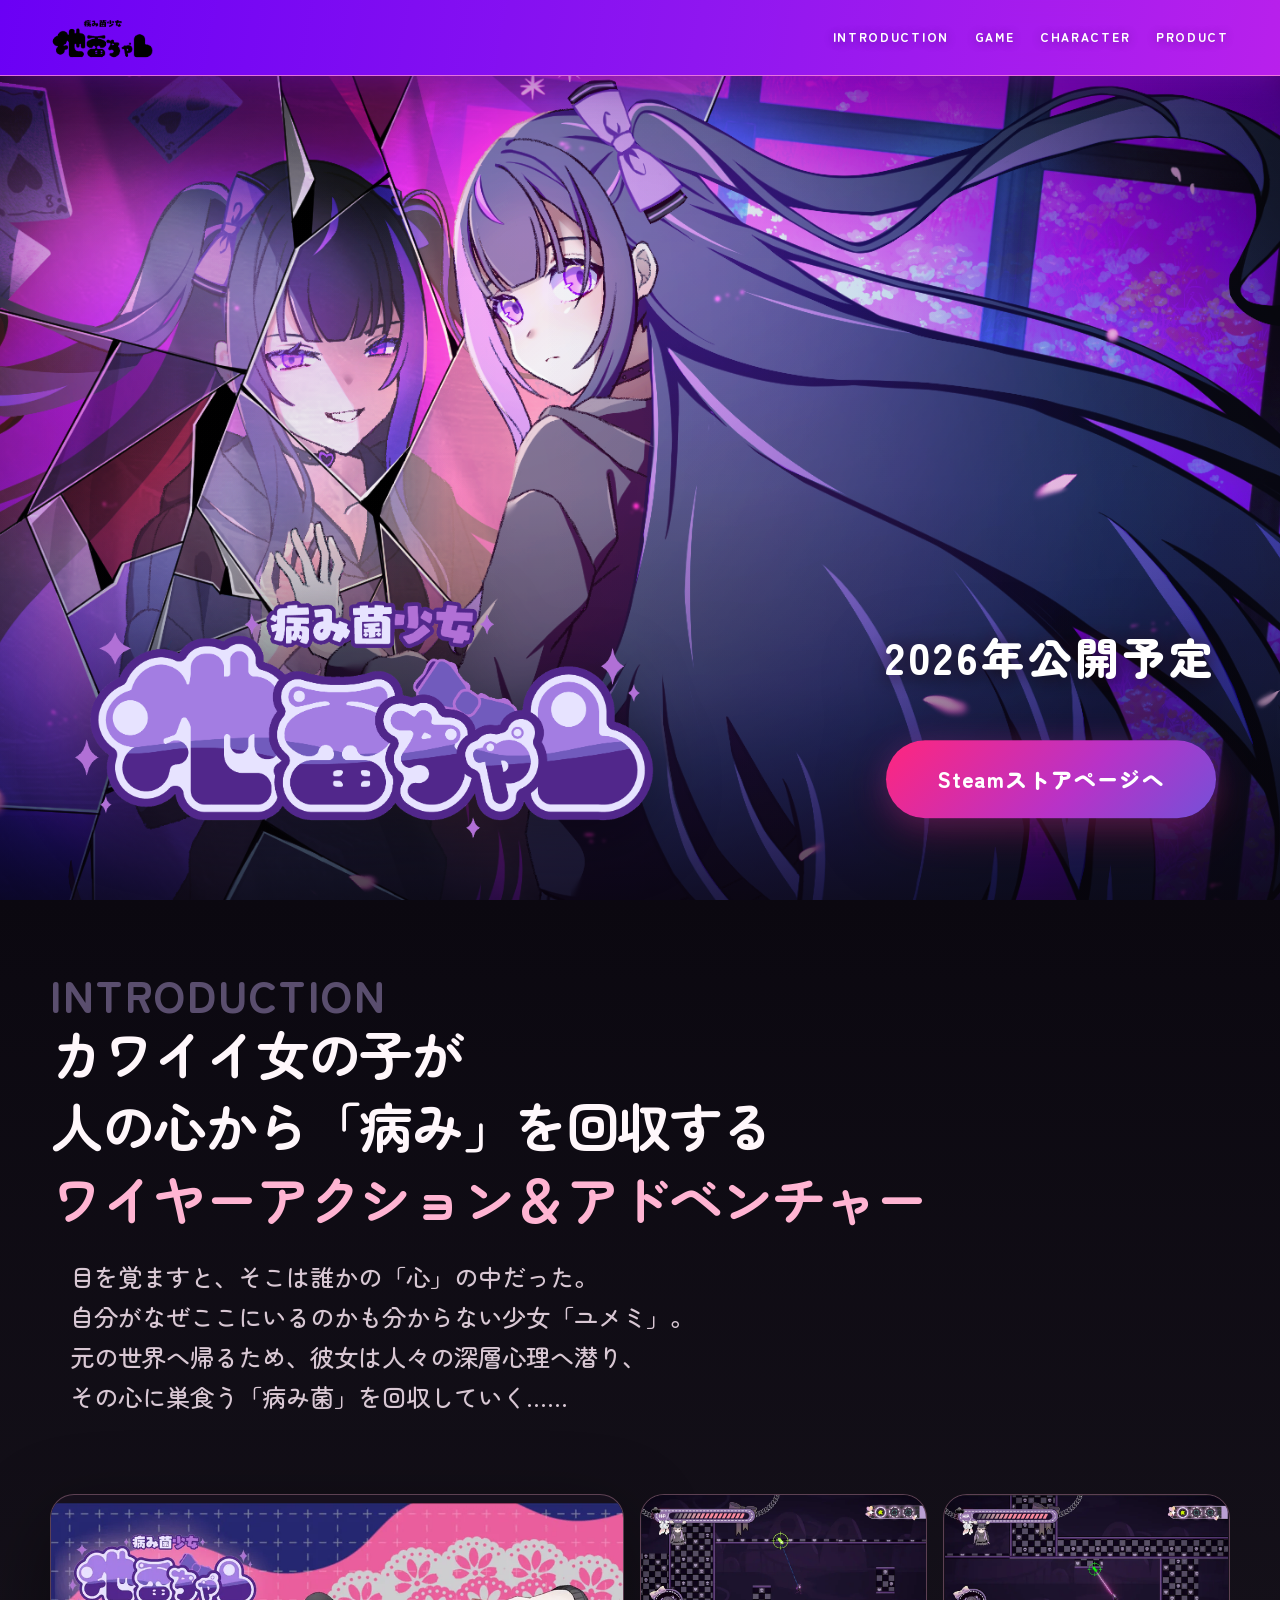
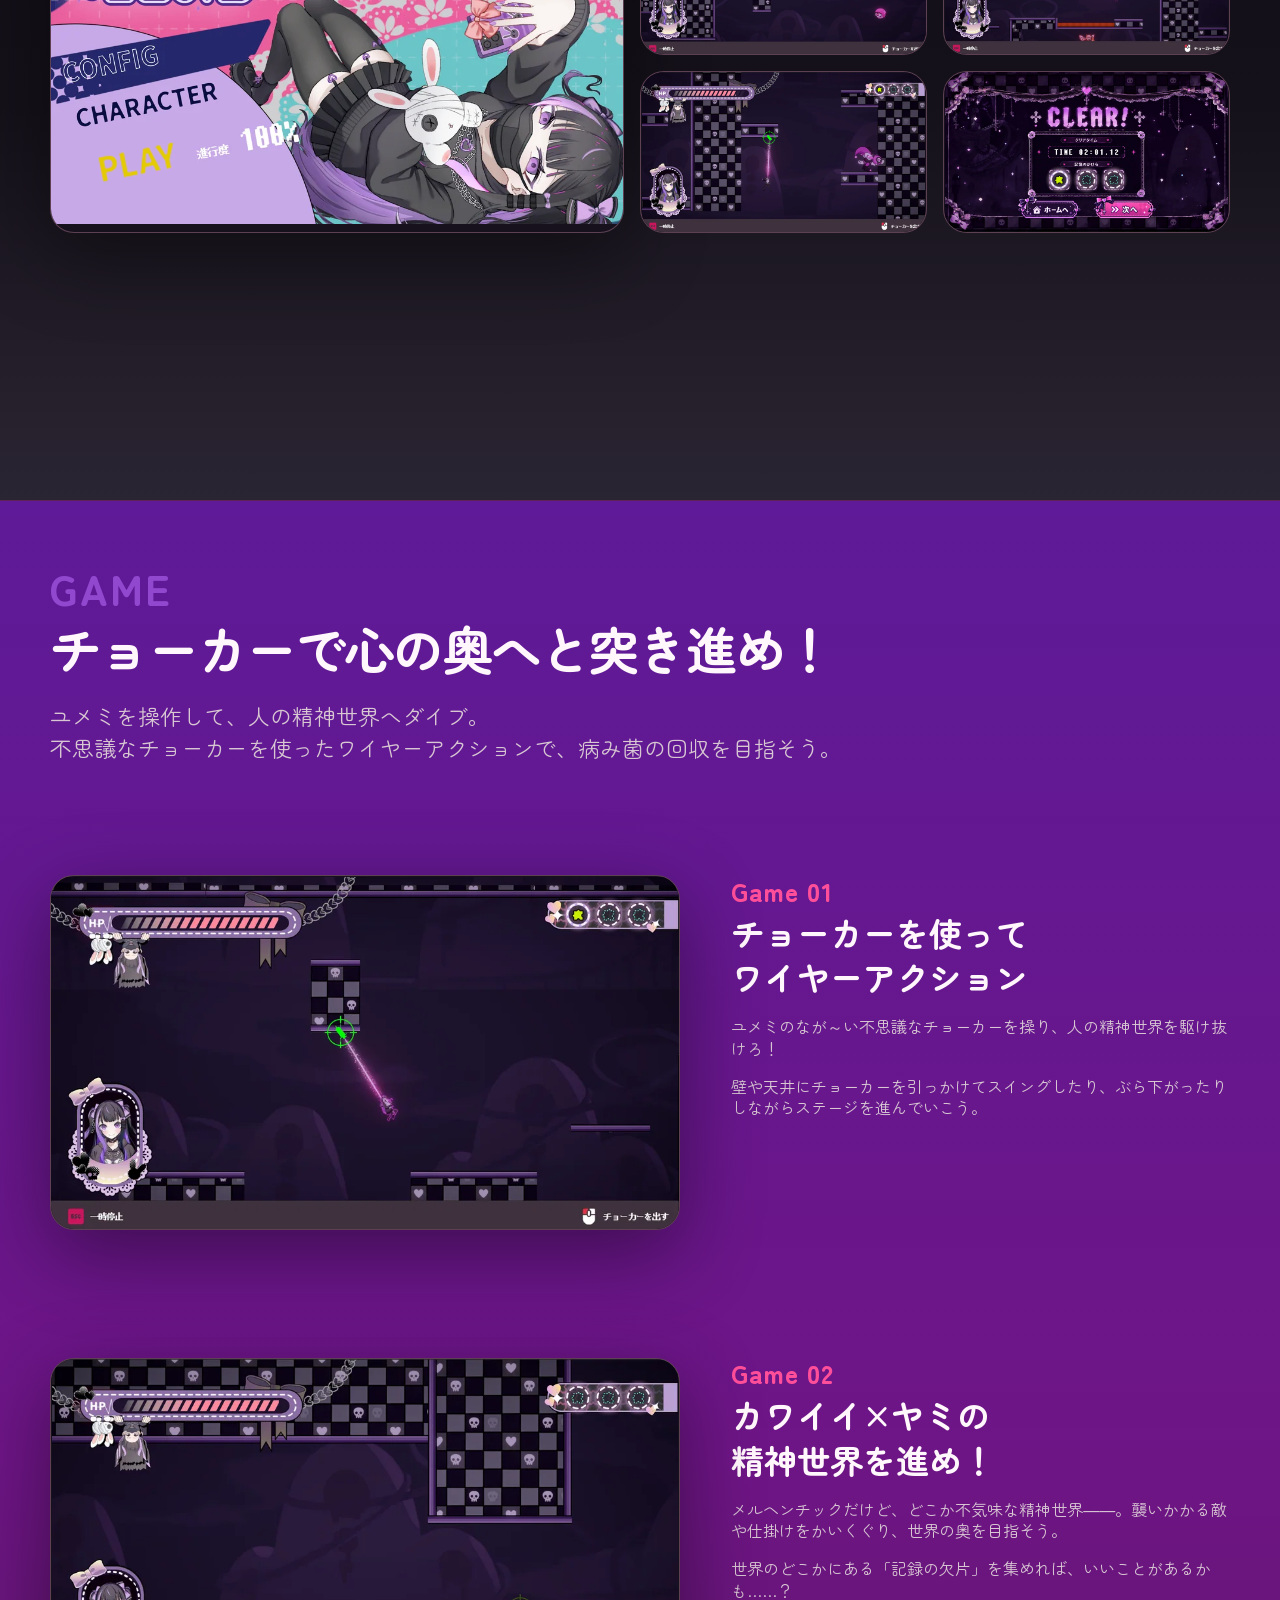
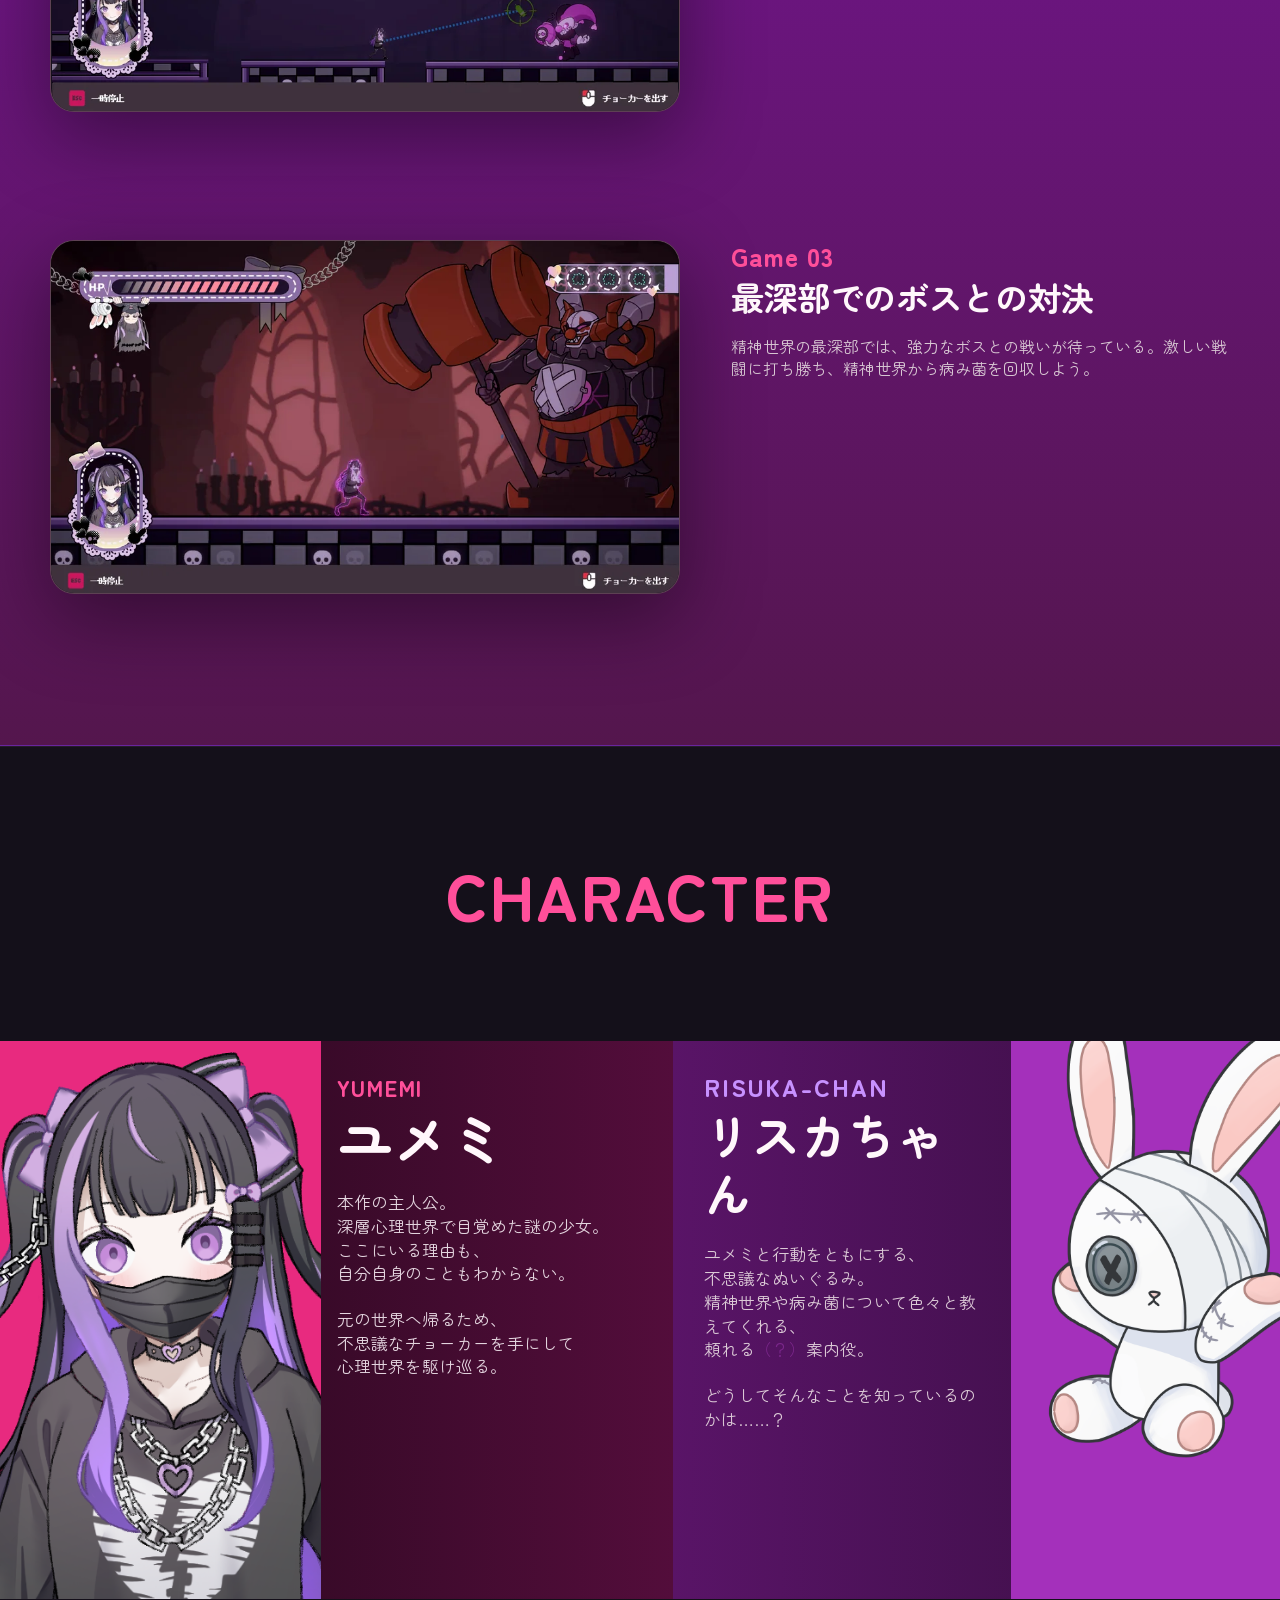
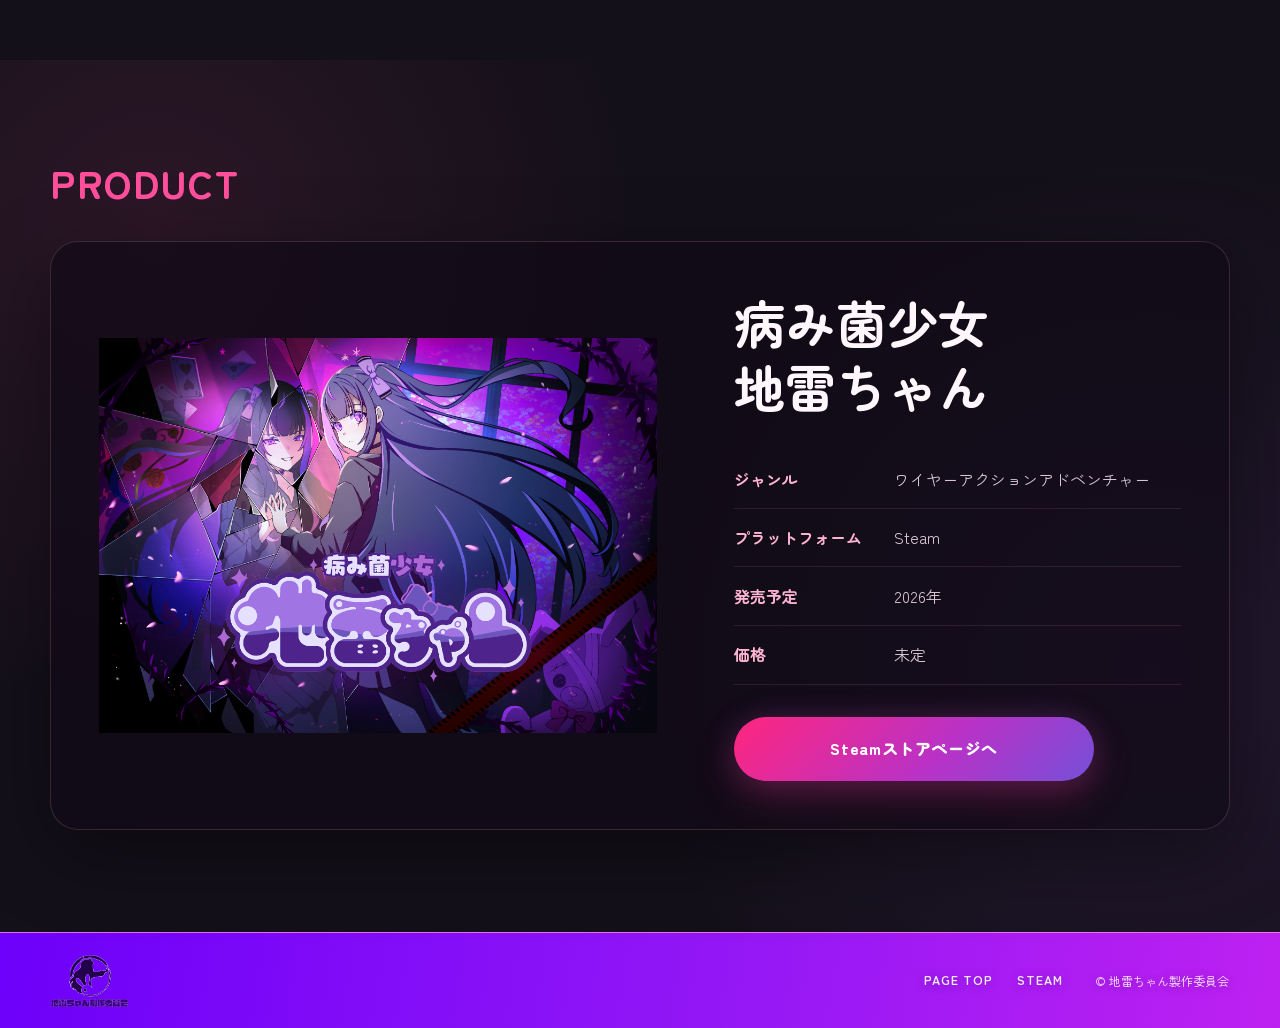
==== index.html @ 4320084f "更新" ====
<!doctype html>
<html lang="ja">
<head>
  <meta charset="utf-8">
  <meta name="viewport" content="width=device-width, initial-scale=1">
  <meta name="description" content="『病み菌少女地雷ちゃん』公式サイト。カワイイ×ヤミの精神世界を駆けるワイヤーアクションアドベンチャー。">
  <title>病み菌少女地雷ちゃん | 公式サイト</title>
  <link rel="preconnect" href="https://fonts.googleapis.com">
  <link rel="preconnect" href="https://fonts.gstatic.com" crossorigin>
  <link href="https://fonts.googleapis.com/css2?family=Zen+Maru+Gothic:wght@400;500;700;900&display=swap" rel="stylesheet">
  <link rel="stylesheet" href="styles.css">
  <link rel="stylesheet" href="header-theme.css">
  <script src="intro-gallery.js" defer></script>
</head>
<body>
  <a class="skip-link" href="#main">本文へ移動</a>

  <header class="site-header">
    <a class="site-header__brand" href="#top" aria-label="病み菌少女地雷ちゃん トップへ">
      <img src="assets/images/MiniTitleLogo.png" alt="病み菌少女地雷ちゃん">
    </a>
    <nav class="site-nav" aria-label="メインナビゲーション">
      <a href="#introduction">INTRODUCTION</a>
      <a href="#game">GAME</a>
      <a href="#character">CHARACTER</a>
      <a href="#product">PRODUCT</a>
    </nav>
  </header>

  <main id="main">
    <section class="hero" id="top" aria-labelledby="hero-title">
      <picture class="hero__visual" aria-hidden="true">
        <source media="(max-width: 720px)" srcset="assets/images/Hero%20Closer.png">
        <img src="assets/images/Hero.png" alt="">
      </picture>
      <div class="hero__shade"></div>
      <div class="hero__content">
        <h1 id="hero-title" class="hero__logo-wrap">
          <img class="hero__logo" src="assets/images/BigTitleLogo.png" alt="病み菌少女地雷ちゃん">
        </h1>
        <p class="hero__status">2026年公開予定</p>
        <a class="button button--steam" href="https://store.steampowered.com/app/4190040/" target="_blank" rel="noopener noreferrer">Steamストアページへ</a>
      </div>
    </section>

    <section class="section section--intro" id="introduction" aria-labelledby="intro-title">
      <div class="section__inner intro-layout">
        <p class="section__eyebrow section__eyebrow--intro">INTRODUCTION</p>
        <h2 id="intro-title" class="intro-catch">
          <span class="intro-catch__line">カワイイ女の子が</span>
          <span class="intro-catch__line">人の心から「病み」を<span class="intro-catch__phrase">回収する</span></span>
          <span class="intro-catch__line intro-catch__line--accent"><span class="intro-catch__phrase">ワイヤーアクション</span><wbr><span class="intro-catch__phrase">＆アドベンチャー</span></span>
        </h2>
        <p class="intro-copy">
          目を覚ますと、そこは誰かの「心」の中だった。<br>
          自分がなぜここにいるのかも分からない少女<span class="text-nowrap">「ユメミ」</span>。<br>
          元の世界へ帰るため、彼女は人々の深層心理へ潜り、<br>
          その心に巣食う<span class="text-nowrap">「病み菌」</span>を回収していく……
        </p>
      </div>

      <div class="intro-gallery section__inner" role="region" aria-label="作品イメージ">
        <div class="intro-gallery__grid">
          <a class="intro-gallery__shot intro-gallery__shot--main" href="assets/images/screenshots/title-1600.webp" data-caption="タイトル画面" aria-label="タイトル画面を拡大表示">
            <img src="assets/images/screenshots/title-960.webp"
              srcset="assets/images/screenshots/title-960.webp 960w, assets/images/screenshots/title-1600.webp 1600w"
              sizes="(max-width: 1200px) 50vw, 590px"
              width="1600" height="897" loading="lazy" decoding="async" alt="ユメミとリスカちゃんが描かれた病み菌少女地雷ちゃんのタイトル画面">
          </a>
          <a class="intro-gallery__shot" href="assets/images/screenshots/stage-platforms-1600.webp" data-caption="精神世界のステージ" aria-label="精神世界のステージを拡大表示">
            <img src="assets/images/screenshots/stage-platforms-960.webp"
              srcset="assets/images/screenshots/stage-platforms-960.webp 960w, assets/images/screenshots/stage-platforms-1600.webp 1600w"
              sizes="(max-width: 900px) 50vw, (max-width: 1200px) 25vw, 290px"
              width="1600" height="896" loading="lazy" decoding="async" alt="足場が浮かぶ精神世界のステージを進むユメミ">
          </a>
          <a class="intro-gallery__shot" href="assets/images/screenshots/choker-traversal-1600.webp" data-caption="チョーカーで移動" aria-label="チョーカーで移動する画面を拡大表示">
            <img src="assets/images/screenshots/choker-traversal-960.webp"
              srcset="assets/images/screenshots/choker-traversal-960.webp 960w, assets/images/screenshots/choker-traversal-1600.webp 1600w"
              sizes="(max-width: 900px) 50vw, (max-width: 1200px) 25vw, 290px"
              width="1600" height="900" loading="lazy" decoding="async" alt="天井にチョーカーを引っかけてステージを渡るユメミ">
          </a>
          <a class="intro-gallery__shot" href="assets/images/screenshots/choker-hang-1600.webp" data-caption="チョーカーでぶら下がる" aria-label="チョーカーでぶら下がる画面を拡大表示">
            <img src="assets/images/screenshots/choker-hang-960.webp"
              srcset="assets/images/screenshots/choker-hang-960.webp 960w, assets/images/screenshots/choker-hang-1600.webp 1600w"
              sizes="(max-width: 900px) 50vw, (max-width: 1200px) 25vw, 290px"
              width="1600" height="901" loading="lazy" decoding="async" alt="敵が待つ足場のそばでチョーカーにぶら下がるユメミ">
          </a>
          <a class="intro-gallery__shot" href="assets/images/screenshots/result-1600.webp" data-caption="リザルト画面" aria-label="リザルト画面を拡大表示">
            <img src="assets/images/screenshots/result-960.webp"
              srcset="assets/images/screenshots/result-960.webp 960w, assets/images/screenshots/result-1600.webp 1600w"
              sizes="(max-width: 900px) 50vw, (max-width: 1200px) 25vw, 290px"
              width="1600" height="901" loading="lazy" decoding="async" alt="クリアタイムと集めた記憶のかけらが表示されたリザルト画面">
          </a>
        </div>
        <div class="intro-gallery__viewer" hidden>
          <div class="intro-gallery__main" id="intro-gallery-main" role="group" aria-label="表示中のスクリーンショット">
            <img width="1600" height="900" loading="lazy" decoding="async" draggable="false" alt="">
          </div>
          <div class="intro-gallery__thumbs" role="group" aria-label="表示するスクリーンショットを選択"></div>
          <p class="intro-gallery__status" aria-live="polite" aria-atomic="true"></p>
        </div>
      </div>
    </section>

    <section class="section section--game" id="game" aria-labelledby="game-title">
      <div class="section__inner">
        <p class="section__eyebrow section__eyebrow--game">GAME</p>
        <h2 id="game-title" class="section__title game-title">チョーカーで心の奥へと突き進め！</h2>
        <p class="section__lead game-lead">
          ユメミを操作して、人の精神世界へダイブ。<br>
          不思議なチョーカーを使ったワイヤーアクションで、病み菌の回収を目指そう。
        </p>

        <div class="feature-list">
          <article class="feature">
            <div class="feature__media">
              <img src="assets/images/screenshots/choker-swing-960.webp"
                srcset="assets/images/screenshots/choker-swing-960.webp 960w, assets/images/screenshots/choker-swing-1600.webp 1600w"
                sizes="(max-width: 620px) calc(100vw - 2rem), (max-width: 900px) calc(100vw - 3rem), 630px"
                width="1600" height="897" loading="lazy" decoding="async" alt="足場にチョーカーを引っかけて空中をスイングするユメミ">
            </div>
            <div class="feature__body">
              <div class="feature__heading">
                <p class="feature__number">Game 01</p>
                <h3><span class="feature-title__phrase">チョーカーを使って</span><wbr><span class="feature-title__phrase">ワイヤーアクション</span></h3>
              </div>
              <div class="feature__copy">
                <p>
                  ユメミのなが～い不思議なチョーカーを操り、人の精神世界を駆け抜けろ！
                </p>
                <p>
                  壁や天井にチョーカーを引っかけてスイングしたり、ぶら下がったりしながらステージを進んでいこう。
                </p>
              </div>
            </div>
          </article>

          <article class="feature">
            <div class="feature__media">
              <img src="assets/images/screenshots/stage-encounter-960.webp"
                srcset="assets/images/screenshots/stage-encounter-960.webp 960w, assets/images/screenshots/stage-encounter-1600.webp 1600w"
                sizes="(max-width: 620px) calc(100vw - 2rem), (max-width: 900px) calc(100vw - 3rem), 630px"
                width="1600" height="900" loading="lazy" decoding="async" alt="ハートとドクロ模様のステージで敵と向き合うユメミ">
            </div>
            <div class="feature__body">
              <div class="feature__heading">
                <p class="feature__number">Game 02</p>
                <h3><span class="feature-title__phrase">カワイイ×ヤミの</span><wbr><span class="feature-title__phrase">精神世界を進め！</span></h3>
              </div>
              <div class="feature__copy">
                <p>
                  メルヘンチックだけど、どこか不気味な精神世界――。襲いかかる敵や仕掛けをかいくぐり、世界の奥を目指そう。
                </p>
                <p>
                  世界のどこかにある「記録の欠片」を集めれば、いいことがあるかも……？
                </p>
              </div>
            </div>
          </article>

          <article class="feature">
            <div class="feature__media">
              <img src="assets/images/screenshots/boss-battle-960.webp"
                srcset="assets/images/screenshots/boss-battle-960.webp 960w, assets/images/screenshots/boss-battle-1600.webp 1600w"
                sizes="(max-width: 620px) calc(100vw - 2rem), (max-width: 900px) calc(100vw - 3rem), 630px"
                width="1600" height="897" loading="lazy" decoding="async" alt="大きなハンマーを構える巨大なボスに立ち向かうユメミ">
            </div>
            <div class="feature__body">
              <div class="feature__heading">
                <p class="feature__number">Game 03</p>
                <h3><span class="feature-title__phrase">最深部での</span><wbr><span class="feature-title__phrase">ボスとの対決</span></h3>
              </div>
              <div class="feature__copy">
                <p>
                  精神世界の最深部では、強力なボスとの戦いが待っている。激しい戦闘に打ち勝ち、精神世界から病み菌を回収しよう。
                </p>
              </div>
            </div>
          </article>
        </div>
      </div>
    </section>

    <section class="section section--character" id="character" aria-labelledby="character-title">
      <div class="character-heading section__inner">
        <h2 id="character-title" class="character-heading__title">CHARACTER</h2>
      </div>

      <div class="character-split">
        <article class="character character--yumemi">
          <div class="character__visual character__visual--yumemi">
            <div class="character__visual-bg"></div>
            <img src="assets/images/characters/yumemi-normal-bustupphoto.png" alt="ユメミ">
          </div>
          <div class="character__body">
            <p class="character__roman">YUMEMI</p>
            <h3>ユメミ</h3>
            <p>
              本作の主人公。<br>深層心理世界で目覚めた謎の少女。<br>ここにいる理由も、<br>自分自身のこともわからない。
            </p>
            <p>
              元の世界へ帰るため、<br>不思議なチョーカーを手にして<br>心理世界を駆け巡る。
            </p>
          </div>
        </article>

        <article class="character character--risuka">
          <div class="character__body">
            <p class="character__roman">RISUKA-CHAN</p>
            <h3>リスカちゃん</h3>
            <p>
              <span class="text-nowrap">ユメミ</span>と行動をともにする、<br>不思議なぬいぐるみ。<br>精神世界や病み菌について色々と教えてくれる、<br>頼れる<span class="character__aside">（？）</span>案内役。
            </p>
            <p>どうしてそんなことを知っているのかは……？</p>
          </div>
          <div class="character__visual character__visual--risuka">
            <div class="character__visual-bg"></div>
            <img src="assets/images/characters/risuka-chan-yatta.png" alt="リスカちゃん">
          </div>
        </article>
      </div>
    </section>

    <section class="section section--product" id="product" aria-labelledby="product-title">
      <div class="section__inner">
        <p class="section__eyebrow">PRODUCT</p>
        <div class="product-card">
          <div class="product-card__visual">
            <img src="assets/images/TitleWithLogo.png" alt="病み菌少女地雷ちゃん">
          </div>
          <div class="product-card__body">
            <h2 id="product-title">
              <span class="product-title__line">病み菌少女</span>
              <span class="product-title__line">地雷ちゃん</span>
            </h2>
            <dl class="product-spec">
              <div><dt>ジャンル</dt><dd>ワイヤーアクションアドベンチャー</dd></div>
              <div><dt>プラットフォーム</dt><dd>Steam</dd></div>
              <div><dt>発売予定</dt><dd>2026年</dd></div>
              <div><dt>価格</dt><dd>未定</dd></div>
            </dl>
            <a class="button button--steam button--large" href="https://store.steampowered.com/app/4190040/" target="_blank" rel="noopener noreferrer">Steamストアページへ</a>
          </div>
        </div>
      </div>
    </section>
  </main>

  <dialog class="gallery-lightbox" id="intro-gallery-dialog" aria-label="作品画像の拡大表示">
    <button class="gallery-lightbox__close" type="button" autofocus>閉じる ×</button>
    <img class="gallery-lightbox__image" alt="">
    <p class="gallery-lightbox__caption"></p>
  </dialog>

  <footer class="site-footer">
    <div class="site-footer__inner">
      <img class="site-footer__logo" src="assets/images/CampanyLogo.png" alt="地雷ちゃん製作委員会">
      <nav class="site-footer__links" aria-label="フッターナビゲーション">
        <a href="#top">PAGE TOP</a>
        <a href="https://store.steampowered.com/app/4190040/" target="_blank" rel="noopener noreferrer">STEAM</a>
      </nav>
      <p class="site-footer__copyright">© 地雷ちゃん製作委員会</p>
    </div>
  </footer>
</body>
</html>
---- styles.css ----
:root {
  --bg: #0b0810;
  --bg-soft: #14101a;
  --bg-deep: #08060b;
  --text: #fff7fb;
  --text-soft: #d8c7d3;
  --accent: #ff4f9a;
  --accent-pale: #ffb4d2;
  --purple: #9b5de5;
  --purple-soft: #c791ff;
  --line: rgba(255, 184, 220, 0.16);
  --shadow: 0 24px 80px rgba(0, 0, 0, 0.42);
  --radius: 24px;
  --content: 1180px;
  --header-height: 76px;
}

* {
  box-sizing: border-box;
}

html {
  scroll-behavior: smooth;
  background: var(--bg);
}

body {
  margin: 0;
  min-width: 320px;
  color: var(--text);
  background: var(--bg);
  font-family: "Zen Maru Gothic", "Hiragino Maru Gothic ProN", "Yu Gothic", Meiryo, sans-serif;
  line-height: 1.8;
  overflow-x: hidden;
}

img {
  display: block;
  max-width: 100%;
}

a {
  color: inherit;
}

.skip-link {
  position: fixed;
  top: 10px;
  left: 10px;
  z-index: 1000;
  padding: 0.6rem 1rem;
  color: #111;
  background: #fff;
  border-radius: 999px;
  transform: translateY(-200%);
}

.skip-link:focus {
  transform: translateY(0);
}

/* Header */
.site-header {
  position: fixed;
  inset: 0 0 auto;
  z-index: 100;
  display: flex;
  align-items: center;
  justify-content: space-between;
  gap: 2rem;
  min-height: var(--header-height);
  padding: 0.8rem clamp(1rem, 4vw, 4rem);
  background: linear-gradient(100deg, rgba(111, 0, 255, 0.96), rgba(153, 24, 255, 0.94) 56%, rgba(200, 35, 255, 0.92));
  border-bottom: 1px solid rgba(255, 142, 220, 0.78);
  box-shadow: 0 10px 34px rgba(88, 0, 160, 0.34), 0 0 28px rgba(204, 54, 255, 0.18);
  backdrop-filter: blur(14px) saturate(1.2);
}

.site-header__brand {
  flex: 0 0 auto;
  width: min(180px, 32vw);
}

.site-header__brand img {
  width: 100%;
  height: 42px;
  object-fit: contain;
  object-position: left center;
}

.site-nav {
  display: flex;
  align-items: center;
  justify-content: flex-end;
  gap: clamp(0.8rem, 2vw, 2rem);
  color: #fff;
  font-size: 0.76rem;
  font-weight: 900;
  letter-spacing: 0.14em;
  text-shadow: 0 1px 10px rgba(45, 0, 75, 0.42);
}

.site-nav a {
  position: relative;
  padding: 0.5rem 0;
  text-decoration: none;
}

.site-nav a::after {
  content: "";
  position: absolute;
  left: 0;
  right: 100%;
  bottom: 0.1rem;
  height: 2px;
  background: linear-gradient(90deg, #ff63ad, #ffd1e9);
  box-shadow: 0 0 10px rgba(255, 99, 173, 0.68);
  transition: right 180ms ease;
}

.site-nav a:hover::after,
.site-nav a:focus-visible::after {
  right: 0;
}

/* Hero */
.hero {
  position: relative;
  min-height: max(720px, 100svh);
  isolation: isolate;
  overflow: hidden;
  background: #09050d;
}

.hero__visual,
.hero__shade {
  position: absolute;
  top: var(--header-height);
  right: 0;
  bottom: 0;
  left: 0;
}

.hero__visual img {
  width: 100%;
  height: 100%;
  object-fit: cover;
  object-position: center top;
}

.hero__shade {
  z-index: 1;
  background:
    linear-gradient(to bottom, rgba(8, 5, 12, 0.02) 0%, rgba(8, 5, 12, 0.02) 50%, rgba(8, 5, 12, 0.24) 74%, rgba(8, 5, 12, 0.72) 100%),
    linear-gradient(to right, rgba(8, 5, 12, 0.08), transparent 42%, rgba(19, 7, 26, 0.14));
}

.hero__content {
  position: absolute;
  z-index: 2;
  left: clamp(1.25rem, 5vw, 5rem);
  right: clamp(1.25rem, 5vw, 5rem);
  bottom: clamp(2.4rem, 6vw, 5.2rem);
  display: grid;
  grid-template-columns: minmax(0, 760px) minmax(360px, 480px);
  grid-template-rows: auto auto;
  align-items: end;
  justify-content: space-between;
  gap: 0 clamp(2.5rem, 6vw, 7rem);
  filter: drop-shadow(0 14px 34px rgba(0, 0, 0, 0.4));
}

.hero__logo-wrap {
  grid-column: 1;
  grid-row: 1 / span 2;
  align-self: end;
  margin: 0;
  transform: translateY(1.35rem);
}

.hero__logo {
  width: min(760px, 60vw);
}

.hero__status {
  grid-column: 2;
  grid-row: 1;
  justify-self: stretch;
  margin: 0 0 -0.08rem;
  color: #fff;
  font-size: clamp(1.9rem, 3.4vw, 2.8rem);
  font-weight: 900;
  line-height: 1.14;
  letter-spacing: 0.07em;
  text-align: right;
  text-shadow: 0 3px 18px rgba(0, 0, 0, 0.82), 0 0 20px rgba(255, 115, 204, 0.14);
}

.button {
  display: inline-flex;
  align-items: center;
  justify-content: center;
  min-height: 54px;
  padding: 0.85rem 1.5rem;
  font-weight: 900;
  letter-spacing: 0.04em;
  text-decoration: none;
  border-radius: 999px;
}

.hero__content > .button {
  grid-column: 2;
  grid-row: 2;
  justify-self: end;
}

.button--steam {
  min-width: 250px;
  color: #fff;
  background: linear-gradient(135deg, #ff267e, #b832c7 58%, #7550d8);
  box-shadow: 0 14px 38px rgba(255, 38, 126, 0.25), 0 0 32px rgba(155, 93, 229, 0.16);
}

.hero__content > .button--steam {
  min-width: 330px;
  min-height: 78px;
  padding-inline: 1.35rem;
  font-size: clamp(1.12rem, 1.9vw, 1.35rem);
  transform: translateY(-0.3rem);
}

.button--large {
  min-height: 64px;
  min-width: min(360px, 100%);
  padding-inline: 2rem;
}

/* Shared sections */
.section {
  position: relative;
  scroll-margin-top: calc(var(--header-height) + 1rem);
}

.section__inner {
  width: min(var(--content), calc(100% - 6rem));
  margin: 0 auto;
}

.section__eyebrow {
  margin: 0;
  font-size: clamp(1.6rem, 3.3vw, 4rem);
  font-weight: 900;
  line-height: 1;
  letter-spacing: 0.05em;
}

.section__title {
  margin: 0;
  font-size: clamp(2.4rem, 4vw, 4.8rem);
  font-weight: 700;
  line-height: 1.2;
  letter-spacing: -0.04em;
}

.section__lead {
  margin: 0;
  color: var(--text-soft);
}

/* Introduction */
.section--intro {
  min-height: 1200px;
  padding: 46px 0 146px;
  background: linear-gradient(180deg, #0b0810 0%, #15111a 67%, #2a2532 100%);
  overflow: hidden;
}

.intro-layout {
  padding-top: 0;
}

.section__eyebrow--intro {
  padding-top: 27px;
  color: #5a4e6e;
  font-size: clamp(2rem, 3.4vw, 4rem);
  letter-spacing: 0.05em;
}

.intro-catch {
  display: grid;
  gap: 0;
  width: min(1340px, 100%);
  margin: 0;
  padding-top: 0;
  font-size: clamp(3rem, 4.2vw, 5rem);
  font-weight: 700;
  line-height: 1.35;
  letter-spacing: -0.045em;
}

.intro-catch__line {
  display: block;
}

.intro-catch__line--accent {
  color: var(--accent-pale);
}

.intro-copy {
  margin: 1.4rem 0 0 1.25rem;
  color: var(--text-soft);
  font-size: clamp(1.25rem, 1.9vw, 2.25rem);
  font-weight: 500;
  line-height: 1.65;
}

.intro-gallery {
  margin-top: 4.8rem;
}

.intro-gallery__grid {
  display: grid;
  grid-template-columns: minmax(0, 2fr) repeat(2, minmax(0, 1fr));
  gap: 1rem;
}

.intro-gallery__shot,
.intro-gallery__main {
  position: relative;
  display: block;
  min-width: 0;
  aspect-ratio: 16 / 9;
  overflow: hidden;
  background: #17101d;
  border: 1px solid rgba(255, 180, 210, 0.3);
  border-radius: var(--radius);
}

.intro-gallery__shot {
  cursor: zoom-in;
}

.intro-gallery__shot--main {
  grid-row: span 2;
  aspect-ratio: auto;
  box-shadow: var(--shadow);
}

.intro-gallery__shot img,
.intro-gallery__main img {
  position: absolute;
  inset: 0;
  width: 100%;
  height: 100%;
  object-fit: contain;
}

.intro-gallery__viewer {
  display: none;
}

.intro-gallery__main {
  touch-action: pan-y pinch-zoom;
}

.intro-gallery__thumbs {
  display: grid;
  grid-template-columns: repeat(5, minmax(0, 1fr));
  gap: 0.5rem;
  margin-top: 0.5rem;
}

.intro-gallery__thumb {
  display: grid;
  align-items: center;
  min-width: 0;
  min-height: 44px;
  padding: 6px 0;
  border: 0;
  background: transparent;
  cursor: pointer;
  -webkit-tap-highlight-color: transparent;
}

.intro-gallery__thumb img {
  width: 100%;
  height: auto;
  aspect-ratio: 16 / 9;
  object-fit: contain;
  border: 2px solid transparent;
  border-radius: 8px;
  background: #17101d;
}

.intro-gallery__thumb[aria-pressed="true"] img {
  border-color: var(--accent);
}

.intro-gallery__shot:focus-visible,
.intro-gallery__thumb:focus-visible,
.gallery-lightbox__close:focus-visible {
  outline: 3px solid var(--accent-pale);
  outline-offset: 3px;
}

.intro-gallery__status {
  position: absolute;
  width: 1px;
  height: 1px;
  padding: 0;
  margin: -1px;
  overflow: hidden;
  clip-path: inset(50%);
  white-space: nowrap;
}

html.gallery-dialog-open {
  overflow: hidden;
}

.gallery-lightbox {
  width: min(1600px, calc(100% - 2rem));
  max-width: none;
  max-height: calc(100dvh - 2rem);
  padding: 1rem;
  color: var(--text);
  background: #17101d;
  border: 1px solid var(--line);
  border-radius: var(--radius);
  box-shadow: var(--shadow);
}

.gallery-lightbox::backdrop {
  background: rgba(8, 5, 12, 0.9);
}

.gallery-lightbox__close {
  display: block;
  min-height: 44px;
  margin: 0 0 0.75rem auto;
  padding: 0.4rem 1rem;
  color: var(--text);
  font: inherit;
  background: #342038;
  border: 1px solid rgba(255, 180, 210, 0.4);
  border-radius: 999px;
  cursor: pointer;
}

.gallery-lightbox__image {
  width: 100%;
  height: min(70dvh, 900px);
  object-fit: contain;
}

.gallery-lightbox__caption {
  margin: 0.75rem 0 0;
  color: var(--text-soft);
  text-align: center;
}

.media-placeholder img {
  opacity: 0.58;
  filter: grayscale(0.2) contrast(1.04);
}

/* Game */
.section--game {
  padding: 66px 0 151px;
  background: linear-gradient(180deg, #5e1a98 0%, #6e1586 52%, #54164d 100%);
  border-top: 1px solid rgba(255, 184, 220, 0.07);
  border-bottom: 1px solid rgba(255, 184, 220, 0.07);
}

.section__eyebrow--game {
  color: #9248ce;
}

.game-title {
  margin-top: 0.55rem;
  font-size: clamp(3rem, 4vw, 4.8rem);
}

.game-lead {
  margin-top: 1.3rem;
  color: var(--text-soft);
  font-size: clamp(1.15rem, 1.7vw, 2rem);
  line-height: 1.45;
}

.feature-list {
  display: grid;
  gap: 128px;
  margin-top: 112px;
}

.feature {
  display: grid;
  grid-template-columns: minmax(0, 687px) minmax(340px, 413px);
  gap: 80px;
  align-items: start;
}

.feature__media {
  position: relative;
  aspect-ratio: 16 / 9;
  overflow: hidden;
  background: #17101d;
  border: 1px solid rgba(255, 180, 210, 0.3);
  border-radius: var(--radius);
  box-shadow: var(--shadow);
}

.feature__media img {
  position: absolute;
  inset: 0;
  width: 100%;
  height: 100%;
  object-fit: contain;
}

.feature__media > p {
  position: absolute;
  inset: 0;
  display: grid;
  place-content: center;
  margin: 0;
  color: var(--accent-pale);
  font-size: 0.8rem;
  font-weight: 900;
  letter-spacing: 0.18em;
  text-align: center;
}

.feature__media span {
  color: var(--text-soft);
  font-size: 0.72rem;
  letter-spacing: 0.03em;
}

.feature__body {
  padding-top: 0.15rem;
}

.feature__number {
  margin: 0;
  color: var(--accent);
  font-size: clamp(1.25rem, 2vw, 2.5rem);
  font-weight: 900;
  line-height: 1;
  letter-spacing: 0.04em;
}

.feature__body h3 {
  margin: 0.45rem 0 0;
  color: var(--text);
  font-size: clamp(2rem, 2.6vw, 3rem);
  line-height: 1.35;
}

.feature__copy > p {
  margin: 1rem 0 0;
  color: var(--text-soft);
  font-size: clamp(1rem, 1.25vw, 1.5rem);
  line-height: 1.35;
}

/* Character */
.section--character {
  padding: 0 0 61px;
  background: #14101a;
  border-top: 1px solid rgba(255, 184, 220, 0.07);
  overflow: hidden;
}

.character-heading {
  display: grid;
  place-items: center;
  height: 294px;
}

.character-heading__title {
  margin: 0;
  color: var(--accent);
  font-size: clamp(3rem, 5vw, 6rem);
  font-weight: 900;
  line-height: 1;
  letter-spacing: 0.035em;
  text-align: center;
}

.character-split {
  display: grid;
  grid-template-columns: minmax(0, 1.11fr) minmax(0, 1fr);
  min-height: 558px;
}

.character {
  display: grid;
  align-items: stretch;
  min-width: 0;
  overflow: hidden;
}

.character--yumemi {
  grid-template-columns: minmax(360px, 48%) minmax(350px, 52%);
  background: linear-gradient(90deg, #210718, #530d3b);
}

.character--risuka {
  grid-template-columns: minmax(350px, 53%) minmax(300px, 47%);
  background: linear-gradient(270deg, #370e40, #591467);
}

.character__visual {
  position: relative;
  min-height: 558px;
  overflow: hidden;
}

.character__visual-bg {
  position: absolute;
  inset: 0;
}

.character__visual--yumemi .character__visual-bg {
  background: #e82a7f;
}

.character__visual--risuka .character__visual-bg {
  background: #a430bb;
}

.character__visual img {
  position: absolute;
  z-index: 1;
  max-width: none;
}

.character__visual--yumemi img {
  width: 218%;
  left: -61%;
  top: -22%;
}

.character__visual--risuka img {
  width: 128%;
  left: -14%;
  top: -7%;
}

.character__body {
  align-self: center;
  min-width: 0;
  padding: 3rem 2rem;
}

.character__roman {
  margin: 0;
  font-size: clamp(1.15rem, 1.7vw, 2.25rem);
  font-weight: 900;
  line-height: 1;
  letter-spacing: 0.08em;
}

.character--yumemi .character__roman {
  color: var(--accent);
}

.character--risuka .character__roman {
  color: var(--purple-soft);
}

.character__body h3 {
  margin: 0.45rem 0 0;
  font-size: clamp(2.6rem, 4vw, 5.1rem);
  line-height: 1.1;
}

.character__body > p:not(.character__roman) {
  margin: 1.35rem 0 0;
  color: #e3d4de;
  font-size: clamp(1rem, 1.25vw, 1.5rem);
  line-height: 1.45;
}

.character--risuka .character__body > p:not(.character__roman) {
  color: #dbc9d6;
}

.character__aside {
  color: #7b278b;
}

/* Product */
.section--product {
  padding: clamp(5rem, 8vw, 8rem) 0;
  background:
    radial-gradient(circle at 12% 20%, rgba(255, 79, 154, 0.1), transparent 30rem),
    radial-gradient(circle at 90% 70%, rgba(155, 93, 229, 0.11), transparent 32rem),
    var(--bg-soft);
}

.section--product .section__eyebrow {
  color: var(--accent);
  font-size: clamp(1.5rem, 3vw, 3.5rem);
}

.product-card {
  display: grid;
  grid-template-columns: minmax(0, 1.25fr) minmax(360px, 1fr);
  align-items: center;
  gap: clamp(3rem, 6vw, 5rem);
  margin-top: 2.5rem;
  padding: clamp(2rem, 4vw, 3rem);
  background: rgba(17, 11, 23, 0.72);
  border: 1px solid var(--line);
  border-radius: 28px;
  box-shadow: var(--shadow);
}

.product-card__visual {
  min-height: 420px;
  display: grid;
  place-items: center;
}

.product-card__visual img {
  width: min(100%, 620px);
  max-height: 420px;
  object-fit: contain;
}

.product-card__body h2 {
  margin: 0;
  font-size: clamp(2.3rem, 4vw, 4rem);
  line-height: 1.25;
}

.product-spec {
  margin: 2rem 0;
}

.product-spec > div {
  display: grid;
  grid-template-columns: 9rem 1fr;
  gap: 1rem;
  padding: 0.9rem 0;
  border-bottom: 1px solid rgba(255, 184, 220, 0.1);
}

.product-spec dt {
  color: var(--accent-pale);
  font-weight: 700;
}

.product-spec dd {
  margin: 0;
  color: var(--text-soft);
}

/* Footer */
.site-footer {
  padding: 3rem clamp(1.25rem, 4vw, 4rem);
  background: #08060b;
  border-top: 1px solid rgba(255, 184, 220, 0.08);
}

.site-footer__inner {
  width: min(var(--content), 100%);
  margin: 0 auto;
  display: grid;
  grid-template-columns: 1fr auto;
  gap: 1.5rem 3rem;
  align-items: center;
}

.site-footer__logo {
  width: min(250px, 48vw);
}

.site-footer__links {
  display: flex;
  gap: 1.5rem;
  color: var(--text-soft);
  font-size: 0.78rem;
  font-weight: 700;
  letter-spacing: 0.08em;
}

.site-footer__links a {
  text-decoration: none;
}

.site-footer__copyright {
  grid-column: 1 / -1;
  margin: 0;
  color: rgba(216, 199, 211, 0.65);
  font-size: 0.75rem;
}

@media (max-width: 1200px) {
  .section__inner {
    width: min(var(--content), calc(100% - 3rem));
  }

  .feature {
    grid-template-columns: minmax(0, 1.2fr) minmax(320px, 0.8fr);
    gap: 4rem;
  }

  .character--yumemi,
  .character--risuka {
    grid-template-columns: 1fr 1fr;
  }

  .character__body {
    padding-inline: 1.5rem;
  }
}

@media (max-width: 900px) {
  :root {
    --header-height: 96px;
  }

  .site-header {
    align-items: flex-start;
    flex-wrap: wrap;
    gap: 0.3rem 1rem;
  }

  .site-nav {
    width: 100%;
    justify-content: flex-start;
    overflow-x: auto;
    padding-bottom: 0.15rem;
  }

  .hero__content {
    grid-template-columns: minmax(0, 1fr) minmax(280px, 360px);
    gap: 0 2rem;
  }

  .hero__logo {
    width: min(640px, 64vw);
  }

  .hero__status {
    font-size: clamp(1.45rem, 3.2vw, 2rem);
  }

  .hero__content > .button--steam {
    min-width: 300px;
    min-height: 70px;
    font-size: 1.1rem;
  }

  .section--intro {
    min-height: auto;
  }

  .intro-copy {
    margin-left: 0;
    white-space: normal;
  }

  .intro-copy br {
    display: none;
  }

  .intro-gallery__grid {
    grid-template-columns: repeat(2, minmax(0, 1fr));
  }

  .intro-gallery__shot--main {
    grid-column: 1 / -1;
    grid-row: auto;
    aspect-ratio: 16 / 9;
  }

  .intro-gallery.is-ready .intro-gallery__grid {
    display: none;
  }

  .intro-gallery.is-ready .intro-gallery__viewer {
    display: block;
  }

  .feature-list {
    gap: 5rem;
  }

  .feature {
    grid-template-columns: 1fr;
    gap: 2rem;
  }

  .character-heading {
    height: 220px;
  }

  .character-split {
    grid-template-columns: 1fr;
  }

  .character {
    min-height: 520px;
  }

  .character--yumemi,
  .character--risuka {
    grid-template-columns: minmax(280px, 44%) 1fr;
  }

  .character--risuka .character__body {
    order: 2;
  }

  .character--risuka .character__visual {
    order: 1;
  }

  .character__visual {
    min-height: 520px;
  }

  .character__visual--yumemi img {
    width: 230%;
    left: -66%;
  }

  .character__visual--risuka img {
    width: 138%;
    left: -18%;
  }

  .product-card {
    grid-template-columns: 1fr;
  }
}

@media (max-width: 620px) {
  :root {
    --header-height: 94px;
  }

  .site-header {
    padding-inline: 1rem;
  }

  .site-header__brand {
    width: 150px;
  }

  .site-nav {
    gap: 1rem;
    font-size: 0.68rem;
  }

  .hero {
    min-height: 740px;
  }

  .hero__content {
    grid-template-columns: 1fr;
    grid-template-rows: auto auto auto;
    gap: 0.5rem;
  }

  .hero__logo-wrap {
    grid-column: 1;
    grid-row: 1;
    transform: translateY(0.55rem);
  }

  .hero__logo {
    width: min(540px, 92vw);
  }

  .hero__status {
    grid-column: 1;
    grid-row: 2;
    justify-self: end;
    font-size: 1.45rem;
  }

  .hero__content > .button {
    grid-column: 1;
    grid-row: 3;
    justify-self: end;
  }

  .hero__content > .button--steam {
    min-width: 280px;
    min-height: 64px;
    font-size: 1rem;
  }

  .section__inner {
    width: calc(100% - 2rem);
  }

  .section--intro {
    padding-top: 2.5rem;
    padding-bottom: 5rem;
  }

  .section__eyebrow--intro,
  .section__eyebrow--game,
  .section--product .section__eyebrow {
    font-size: 1.7rem;
  }

  .intro-catch {
    margin-top: 1rem;
    font-size: clamp(1.75rem, 8vw, 2rem);
    line-height: 1.3;
  }

  .intro-catch__phrase {
    display: inline-block;
    white-space: nowrap;
  }

  .text-nowrap {
    white-space: nowrap;
  }

  .intro-copy {
    margin-top: 1.5rem;
    font-size: 1rem;
    line-height: 1.85;
  }

  .intro-gallery__shot,
  .intro-gallery__main {
    border-radius: 18px;
  }

  .section--game {
    padding: 4rem 0 5rem;
  }

  .game-title {
    margin-top: 0.9rem;
    font-size: 2.55rem;
  }

  .game-lead {
    font-size: 1rem;
  }

  .game-lead br {
    display: none;
  }

  .feature-list {
    margin-top: 4rem;
    gap: 4.5rem;
  }

  .feature {
    gap: 1.25rem;
  }

  /* Expose the heading and copy as separate grid items on phones. */
  .feature__body {
    display: contents;
  }

  .feature__heading {
    order: -1;
  }

  .feature__number {
    font-size: 1.35rem;
  }

  .feature__body h3 {
    font-size: clamp(1.75rem, 8vw, 2.125rem);
  }

  .feature__copy > p {
    font-size: 1rem;
    line-height: 1.6;
  }

  .feature__copy > p:first-child {
    margin-top: 0;
  }

  .character-heading {
    height: 170px;
  }

  .character-heading__title {
    font-size: 2.9rem;
  }

  .character--yumemi,
  .character--risuka {
    grid-template-columns: 1fr;
  }

  .character__visual {
    min-height: 420px;
  }

  .character__body {
    padding: 2.5rem 1.5rem 3rem;
  }

  .character--risuka .character__body {
    order: 2;
  }

  .character--risuka .character__visual {
    order: 1;
  }

  .character__visual--yumemi img {
    width: 160%;
    left: -31%;
    top: -13%;
  }

  .character__visual--risuka img {
    width: 104%;
    left: -2%;
    top: -5%;
  }

  .character__body h3 {
    font-size: 3rem;
  }

  .character__body > p:not(.character__roman) {
    font-size: 1rem;
    line-height: 1.75;
  }

  .character__body br {
    display: none;
  }

  .section--product {
    padding: 4rem 0;
  }

  .product-card {
    gap: 2rem;
    margin-top: 1.5rem;
    padding: 1.25rem;
  }

  .product-card__visual {
    min-height: 260px;
  }

  .product-card__body h2 {
    font-size: 2.3rem;
  }

  .product-spec > div {
    grid-template-columns: minmax(0, 1fr);
    gap: 0.25rem;
  }

  .site-footer__inner {
    grid-template-columns: 1fr;
  }

  .site-footer__links {
    flex-wrap: wrap;
  }
}
---- header-theme.css ----
.site-header {
  background: linear-gradient(100deg, rgba(111, 0, 255, 0.96), rgba(153, 24, 255, 0.94) 56%, rgba(200, 35, 255, 0.92));
  border-bottom: 1px solid rgba(255, 142, 220, 0.78);
  box-shadow: 0 10px 34px rgba(88, 0, 160, 0.34), 0 0 28px rgba(204, 54, 255, 0.18);
  backdrop-filter: blur(14px) saturate(1.2);
}

.site-nav {
  color: #fff;
  text-shadow: 0 1px 10px rgba(45, 0, 75, 0.42);
}

.site-nav a::after {
  background: linear-gradient(90deg, #ff63ad, #ffd1e9);
  box-shadow: 0 0 10px rgba(255, 99, 173, 0.68);
}

/* Footer: use the same vivid purple family as the fixed header. */
.site-footer {
  padding: 1.35rem clamp(1.25rem, 4vw, 4rem);
  background: linear-gradient(100deg, rgba(111, 0, 255, 0.98), rgba(153, 24, 255, 0.96) 56%, rgba(200, 35, 255, 0.94));
  border-top: 1px solid rgba(255, 142, 220, 0.78);
  box-shadow: 0 -10px 34px rgba(88, 0, 160, 0.3), 0 0 28px rgba(204, 54, 255, 0.16);
}

.site-footer__inner {
  grid-template-columns: minmax(0, 1fr) auto auto;
  gap: 1rem 2rem;
}

.site-footer__logo {
  width: min(190px, 32vw);
  max-height: 52px;
  object-fit: contain;
  object-position: left center;
}

.site-footer__links {
  flex-wrap: nowrap;
  white-space: nowrap;
}

.site-footer__copyright {
  grid-column: auto;
  justify-self: end;
  white-space: nowrap;
}

.site-footer__links,
.site-footer__copyright {
  color: rgba(255, 255, 255, 0.9);
  text-shadow: 0 1px 10px rgba(45, 0, 75, 0.34);
}

/* Placeholder media: clearly signal unfinished screenshots without using artwork. */
.media-placeholder {
  background:
    linear-gradient(135deg, rgba(255, 79, 154, 0.08), rgba(155, 93, 229, 0.12)),
    #17101d;
  border-color: rgba(255, 180, 210, 0.24);
}

.intro-shot.media-placeholder {
  display: grid;
  place-items: center;
}

.intro-shot .media-placeholder__message {
  position: static;
  margin: 0;
  color: rgba(255, 231, 242, 0.72);
  font-size: clamp(0.95rem, 1.2vw, 1.15rem);
  font-weight: 700;
  letter-spacing: 0.12em;
  text-align: center;
}

.feature__media.media-placeholder > p {
  position: static;
  display: grid;
  place-content: center;
  min-height: inherit;
  padding: 2rem;
  color: rgba(255, 231, 242, 0.8);
  font-size: clamp(1.05rem, 1.35vw, 1.35rem);
  line-height: 1.7;
  letter-spacing: 0.08em;
}

.feature__media.media-placeholder span {
  color: rgba(216, 199, 211, 0.68);
  font-size: clamp(0.72rem, 0.9vw, 0.9rem);
  font-weight: 500;
  letter-spacing: 0.03em;
}

/* GAME: keep each heading phrase intact while allowing phrase-level wrapping. */
.feature-title__phrase {
  display: inline-block;
  white-space: nowrap;
}

@media (min-width: 901px) {
  .feature {
    grid-template-columns: minmax(0, 630px) minmax(420px, 1fr);
    gap: clamp(2.5rem, 4vw, 4rem);
  }
}

/* Keep the top edge of the hero artwork visible below the fixed header. */
.hero__visual,
.hero__shade {
  top: 76px;
  bottom: 0;
  height: auto;
}

.hero__visual img {
  object-position: center top;
}

/* HERO fine tuning */
.hero__content {
  grid-template-columns: minmax(0, 760px) minmax(360px, 480px);
  gap: 0 clamp(2.5rem, 6vw, 7rem);
}

.hero__logo-wrap {
  transform: translateY(1.35rem);
}

.hero__logo {
  width: min(760px, 60vw);
}

.hero__status {
  margin-bottom: -0.08rem;
  font-size: clamp(1.9rem, 3.4vw, 2.8rem);
  line-height: 1.14;
  letter-spacing: 0.07em;
  text-align: right;
  text-shadow: 0 3px 18px rgba(0, 0, 0, 0.82), 0 0 20px rgba(255, 115, 204, 0.14);
}

.hero__content > .button {
  justify-self: end;
  width: auto;
}

.hero__content > .button--steam {
  min-width: 330px;
  min-height: 78px;
  padding-inline: 1.35rem;
  font-size: clamp(1.12rem, 1.9vw, 1.35rem);
  transform: translateY(-0.3rem);
}

/* PRODUCT: keep the intended two-line title grouping at every viewport width. */
.product-title__line {
  display: block;
  white-space: nowrap;
}

/* CHARACTER: Figma uses top-positioned copy rather than vertically centered copy. */
.character__body {
  align-self: stretch;
}

@media (min-width: 1201px) {
  .character-split {
    grid-template-columns: 52.6041667% 47.3958333%;
  }

  .character--yumemi {
    grid-template-columns: 47.7227723% 52.2772277%;
  }

  .character--risuka {
    grid-template-columns: 55.6043956% 44.3956044%;
  }

  .character--yumemi .character__body {
    padding: clamp(2.1rem, 2.74vw, 3.2875rem) clamp(1.6rem, 2vw, 2.5rem) 1.5rem clamp(0.9rem, 1.2vw, 1.4375rem);
  }

  .character--risuka .character__body {
    padding: clamp(2.05rem, 2.64vw, 3.1625rem) clamp(1.4rem, 1.6vw, 1.875rem) 1.5rem clamp(1.8rem, 2.4vw, 2.875rem);
  }

  .character--yumemi .character__roman {
    font-size: clamp(1.35rem, 1.667vw, 2rem);
  }

  .character--risuka .character__roman {
    font-size: clamp(1.5rem, 1.875vw, 2.25rem);
  }

  .character--yumemi .character__body h3 {
    font-size: clamp(3.5rem, 4.271vw, 5.125rem);
    line-height: 1.146;
  }

  .character--risuka .character__body h3 {
    font-size: clamp(3rem, 3.646vw, 4.375rem);
    line-height: 1.2;
  }

  .character__body > p:not(.character__roman) {
    font-size: clamp(1.05rem, 1.25vw, 1.5rem);
    line-height: 1.4167;
  }

  .character__body > p:not(.character__roman):first-of-type {
    margin-top: clamp(0.85rem, 0.9vw, 1.0625rem);
  }

  .character--yumemi .character__visual img {
    width: 234.6%;
    height: auto;
    left: -70%;
    top: 0.9%;
  }

  .character--risuka .character__visual {
    width: calc(100% + 12px);
  }

  .character--risuka .character__visual img {
    width: 130.4%;
    height: auto;
    left: -6.5%;
    top: -8.2%;
  }
}

@media (max-width: 900px) {
  .hero__visual,
  .hero__shade {
    top: 96px;
  }

  .hero__content {
    grid-template-columns: minmax(0, 1fr) minmax(280px, 360px);
    gap: 0 2rem;
  }

  .hero__logo {
    width: min(640px, 64vw);
  }

  .hero__status {
    font-size: clamp(1.45rem, 3.2vw, 2rem);
  }

  .hero__content > .button--steam {
    min-width: 300px;
    min-height: 70px;
    padding-inline: 1.15rem;
    font-size: 1.1rem;
  }
}

@media (max-width: 620px) {
  .feature__media.media-placeholder > p {
    position: absolute;
    inset: 0;
    min-height: 0;
    padding: 1rem;
  }

  .site-footer {
    padding: 1.5rem 1rem;
  }

  .site-footer__inner {
    grid-template-columns: 1fr;
    gap: 0.75rem;
  }

  .site-footer__logo {
    width: min(170px, 48vw);
    max-height: 48px;
  }

  .site-footer__links {
    flex-wrap: wrap;
    gap: 0.75rem 1.25rem;
    white-space: normal;
  }

  .site-footer__copyright {
    grid-column: 1;
    justify-self: start;
    white-space: normal;
  }

  .hero__visual,
  .hero__shade {
    top: 94px;
  }

  .hero__content {
    grid-template-columns: 1fr;
    gap: 0;
  }

  .hero__logo-wrap {
    transform: translateY(0.55rem);
  }

  .hero__logo {
    width: min(540px, 92vw);
  }

  .hero__status {
    justify-self: end;
    width: auto;
    margin-top: 0.45rem;
    margin-bottom: -0.05rem;
    font-size: 1.45rem;
    line-height: 1.18;
    text-align: right;
  }

  .hero__content > .button {
    justify-self: end;
    width: auto;
  }

  .hero__content > .button--steam {
    min-width: 280px;
    min-height: 64px;
    padding-inline: 1rem;
    font-size: 1rem;
    transform: translateY(-0.2rem);
  }
}

/* Mobile hero: prioritize the artwork and keep the title/status/CTA as one compact block. */
@media (max-width: 620px) {
  :root {
    --header-height: 78px;
  }

  .site-header {
    height: var(--header-height);
    min-height: var(--header-height);
    align-items: center;
    align-content: center;
    gap: 0.1rem 0.75rem;
    padding: 0.35rem 1rem;
  }

  .site-header__brand {
    width: 112px;
  }

  .site-header__brand img {
    height: 27px;
  }

  .site-nav {
    justify-content: space-between;
    gap: 0.55rem;
    padding-bottom: 0;
    font-size: 0.62rem;
    line-height: 1;
    letter-spacing: 0.11em;
    scrollbar-width: none;
  }

  .site-nav::-webkit-scrollbar {
    display: none;
  }

  .site-nav a {
    padding: 0.24rem 0;
  }

  .hero {
    min-height: clamp(610px, 82svh, 670px);
  }

  .hero__visual,
  .hero__shade {
    top: var(--header-height);
  }

  .hero__visual img {
    object-position: 28% top;
  }

  .hero__shade {
    background:
      linear-gradient(to bottom, rgba(8, 5, 12, 0.02) 0%, rgba(8, 5, 12, 0.04) 44%, rgba(8, 5, 12, 0.28) 62%, rgba(8, 5, 12, 0.72) 82%, rgba(8, 5, 12, 0.94) 100%),
      linear-gradient(to right, rgba(8, 5, 12, 0.12), transparent 58%, rgba(19, 7, 26, 0.08));
  }

  .hero__content {
    left: 0.9rem;
    right: 0.9rem;
    bottom: 1.5rem;
    grid-template-columns: 1fr;
    grid-template-rows: auto auto auto;
    justify-items: center;
    gap: 0.3rem;
  }

  .hero__logo-wrap {
    justify-self: center;
    transform: none;
  }

  .hero__logo {
    width: min(340px, 86vw);
  }

  .hero__status {
    justify-self: center;
    width: 100%;
    margin: 0.25rem 0 0;
    font-size: clamp(1.2rem, 5.6vw, 1.45rem);
    line-height: 1.18;
    letter-spacing: 0.06em;
    text-align: center;
  }

  .hero__content > .button {
    justify-self: center;
    width: min(320px, calc(100vw - 2rem));
  }

  .hero__content > .button--steam {
    min-width: 0;
    min-height: 58px;
    padding-inline: 1rem;
    font-size: 0.95rem;
    transform: none;
  }
}
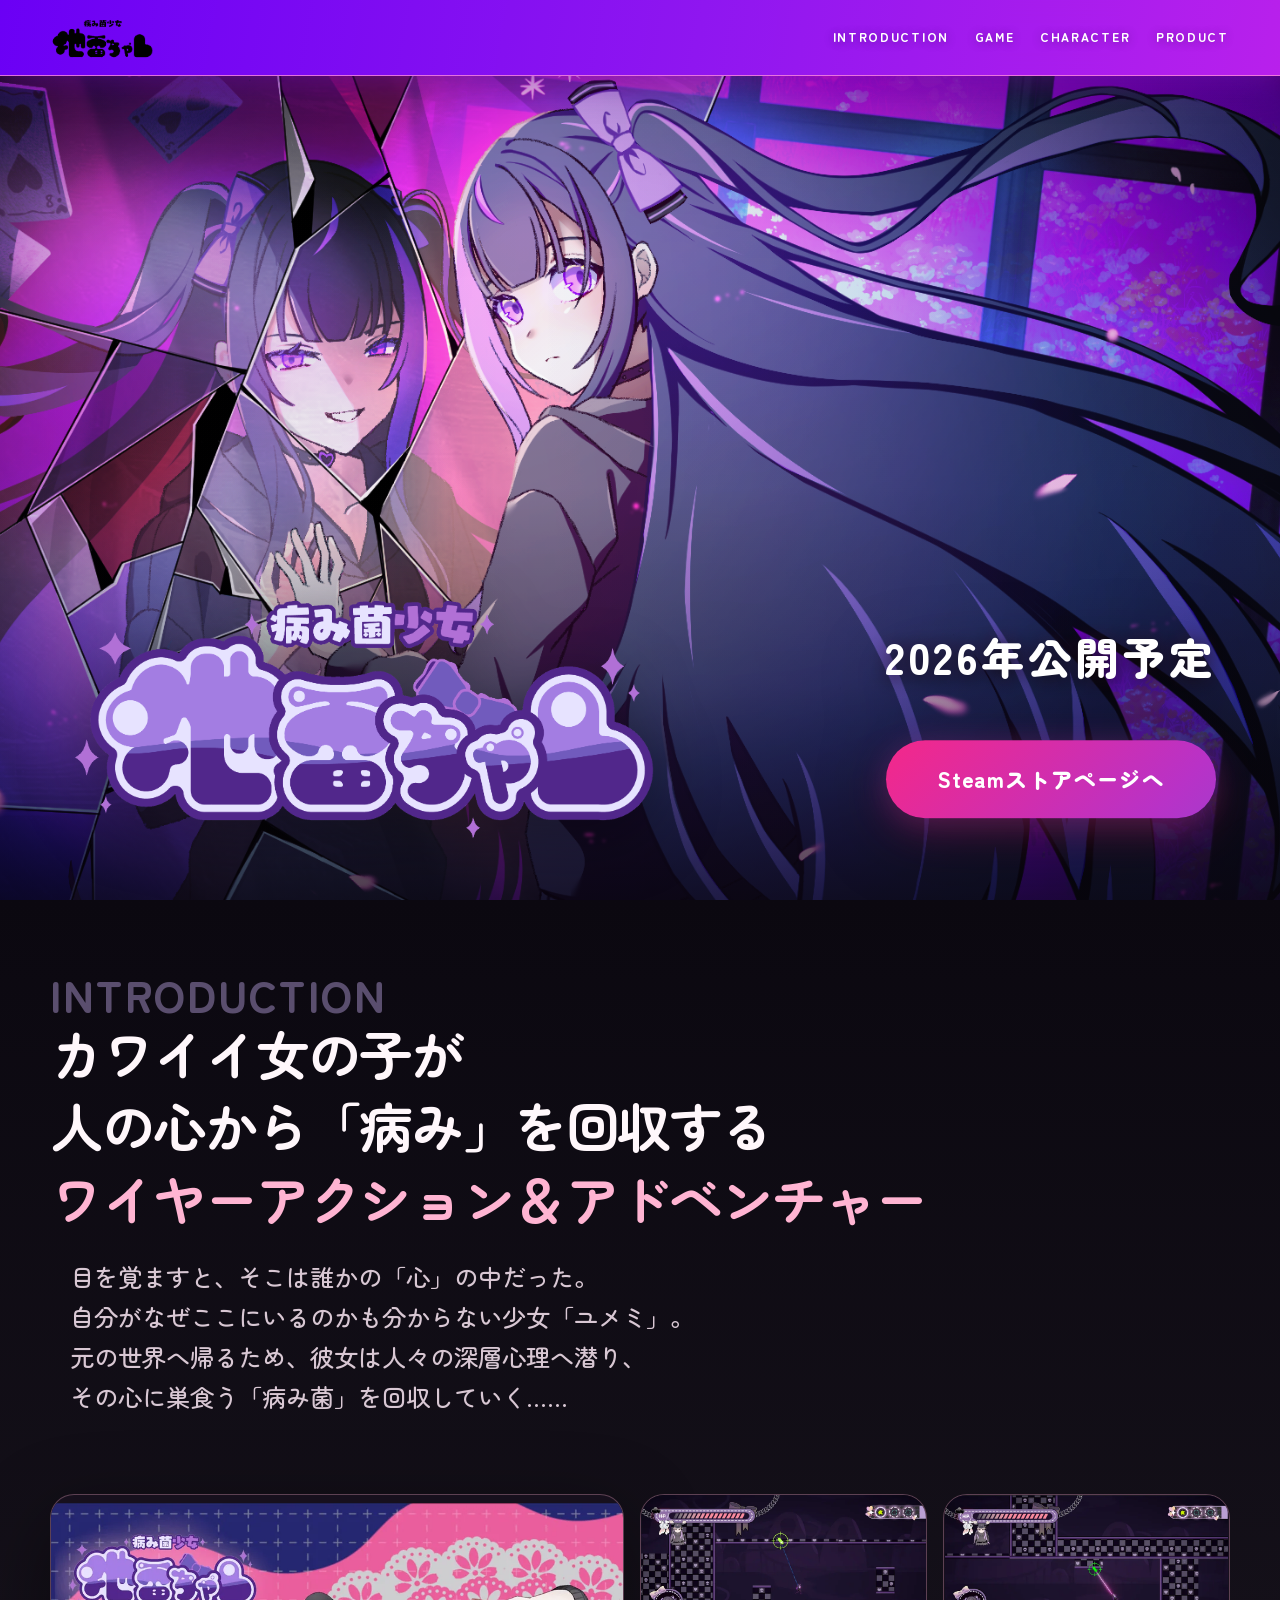
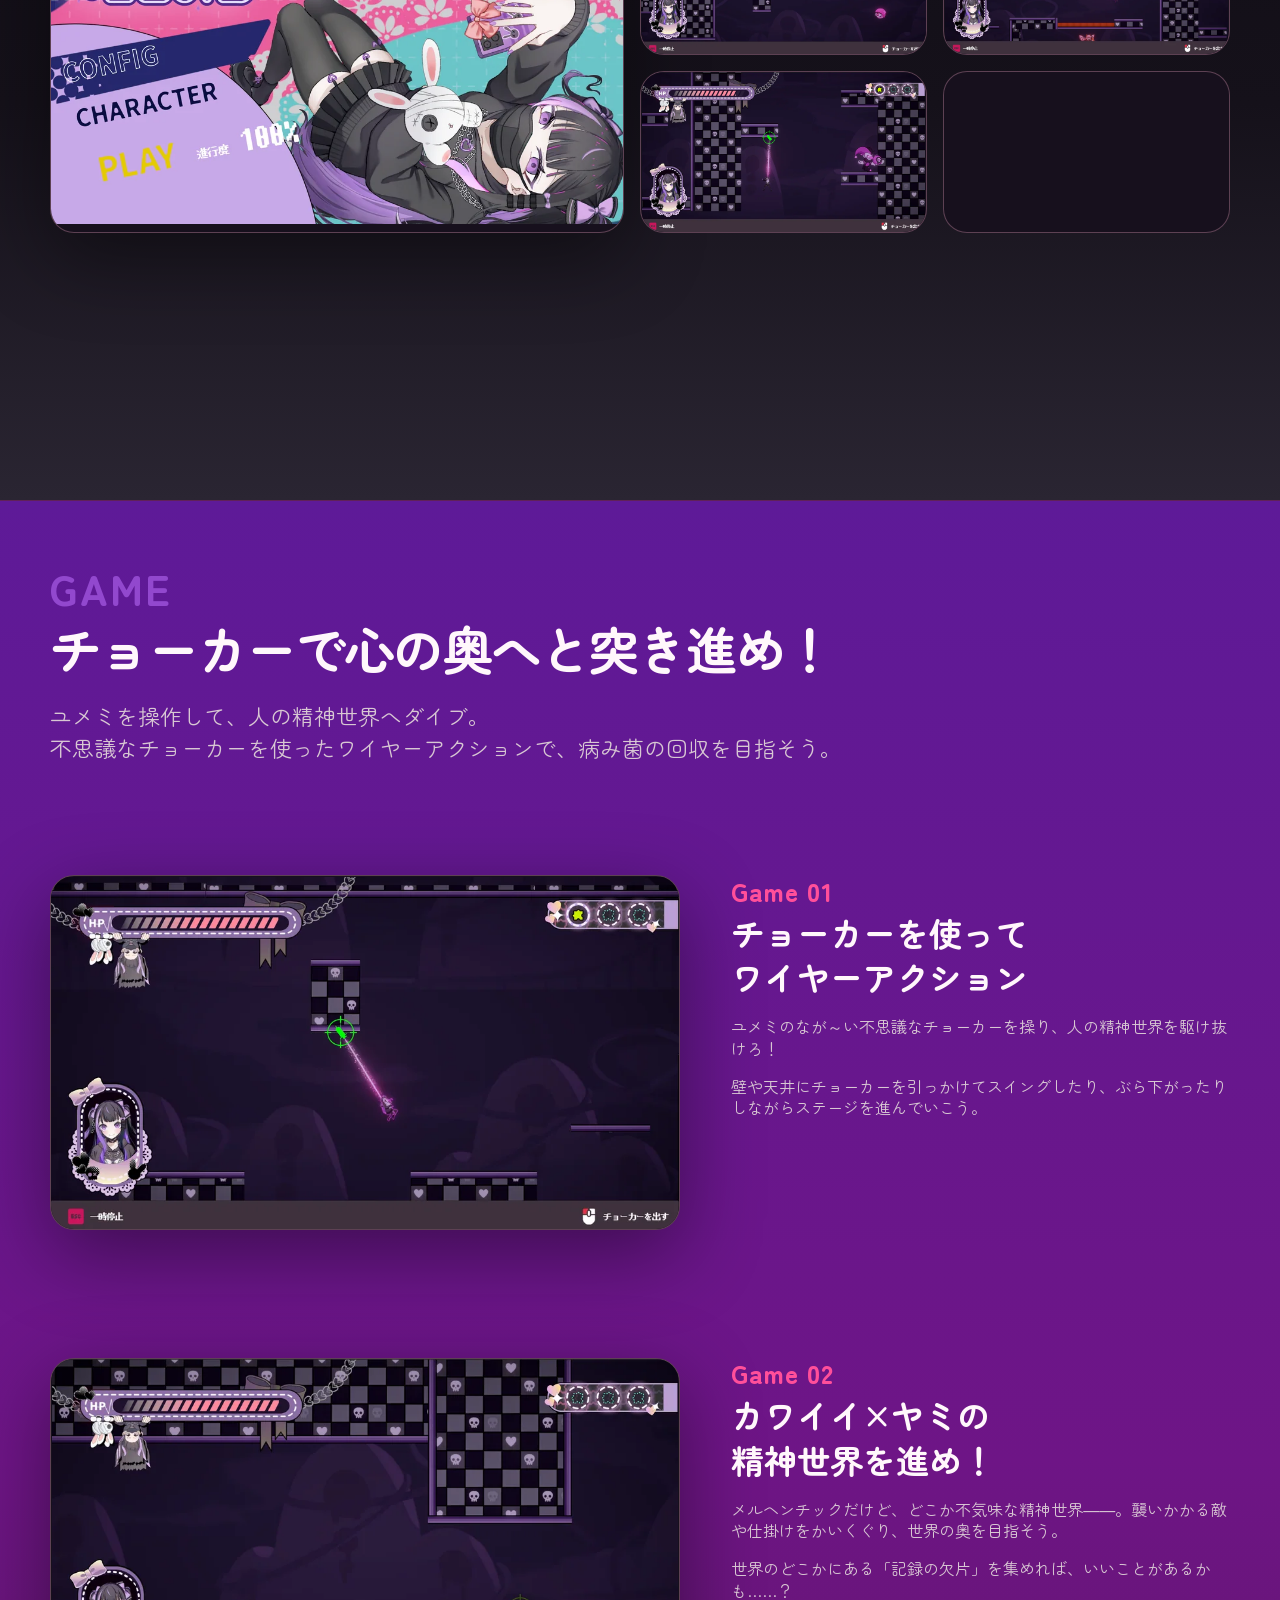
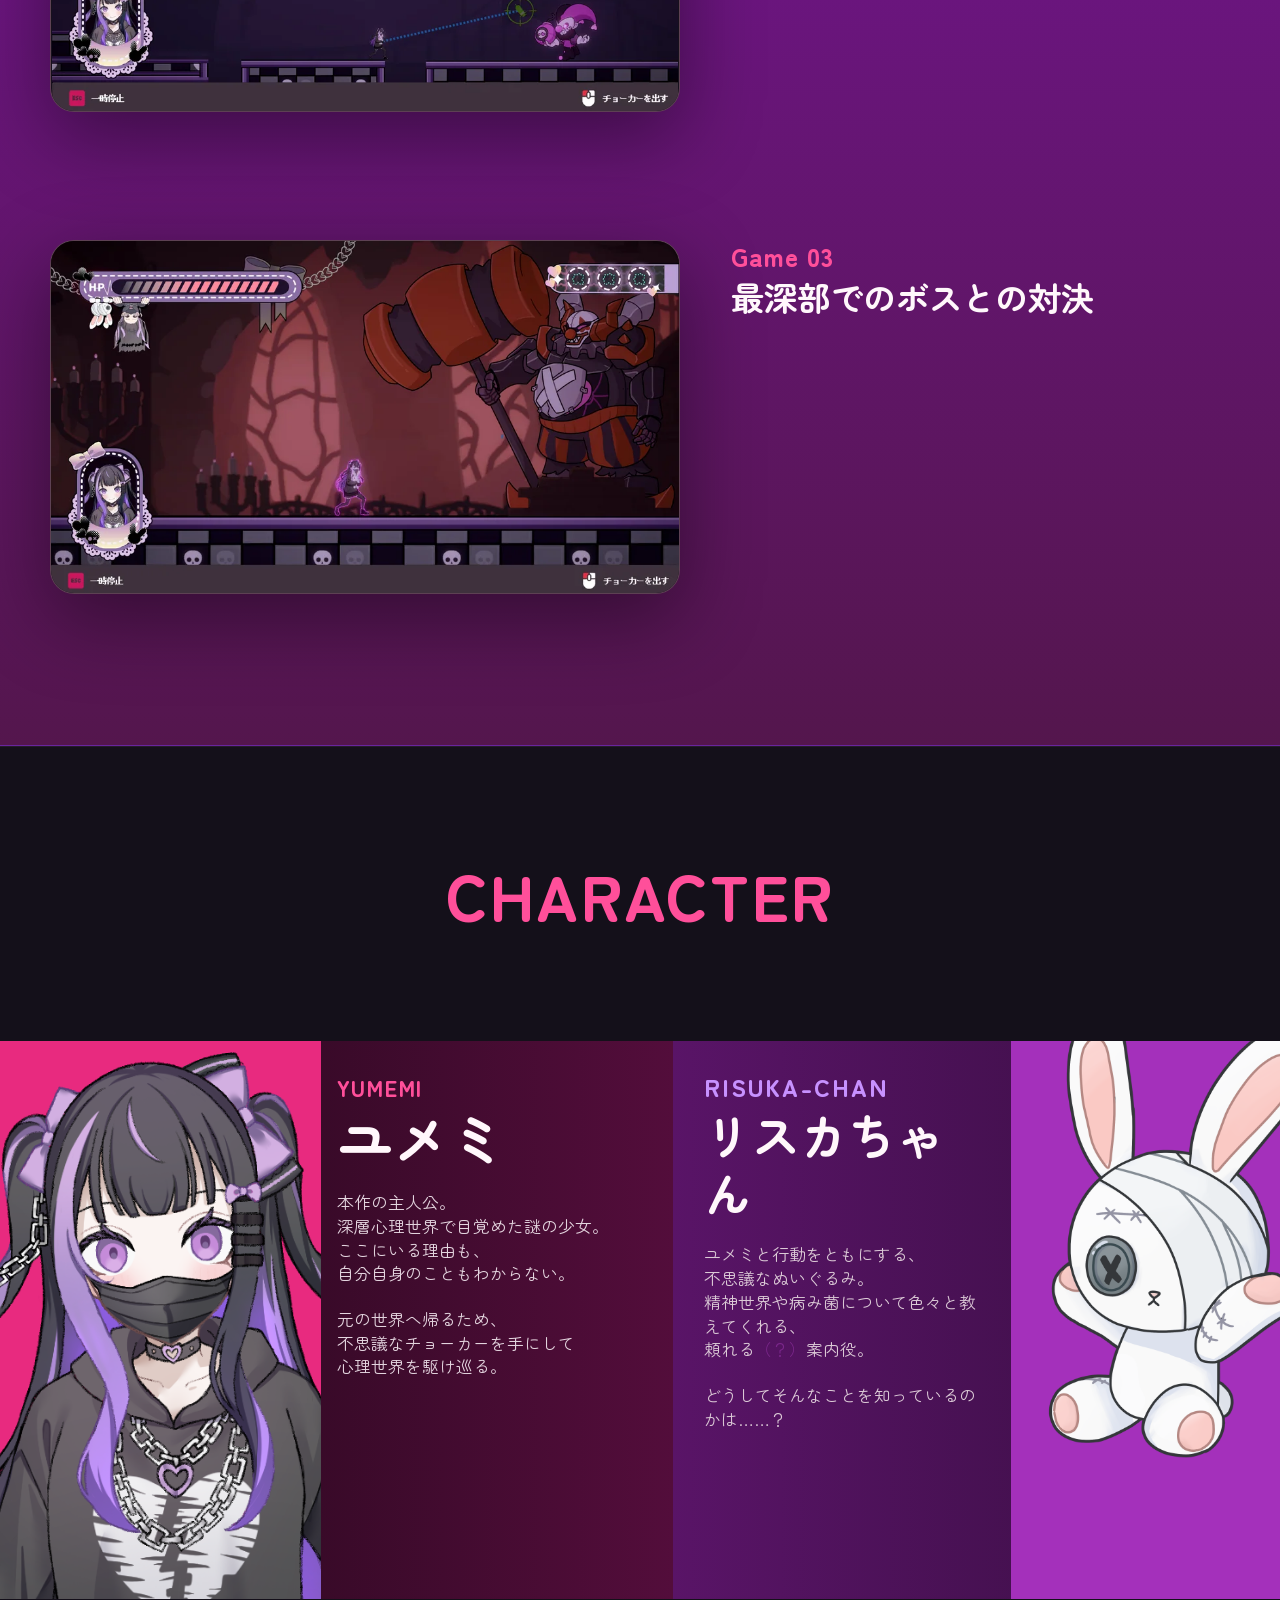
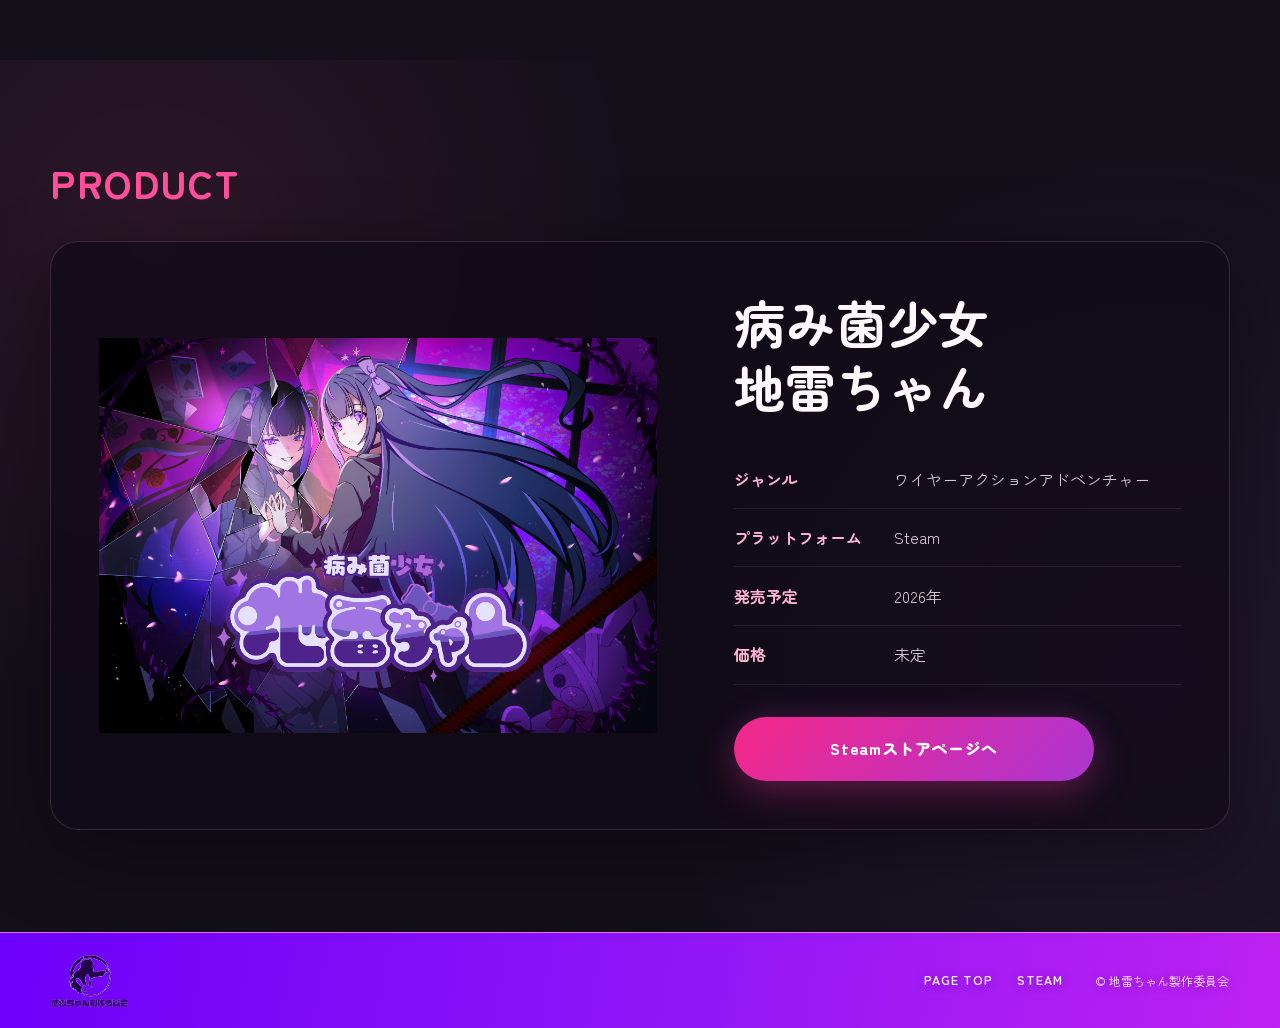
==== commit b3ff057b: "更新" ====
--- a/index.html
+++ b/index.html
@@ -10,7 +10,9 @@
   <link href="https://fonts.googleapis.com/css2?family=Zen+Maru+Gothic:wght@400;500;700;900&display=swap" rel="stylesheet">
   <link rel="stylesheet" href="styles.css">
   <link rel="stylesheet" href="header-theme.css">
+  <link rel="stylesheet" href="interactions.css">
   <script src="intro-gallery.js" defer></script>
+  <script src="interactions.js" defer></script>
 </head>
 <body>
   <a class="skip-link" href="#main">本文へ移動</a>
@@ -45,13 +47,13 @@
 
     <section class="section section--intro" id="introduction" aria-labelledby="intro-title">
       <div class="section__inner intro-layout">
-        <p class="section__eyebrow section__eyebrow--intro">INTRODUCTION</p>
+        <p class="section__eyebrow section__eyebrow--intro" data-reveal>INTRODUCTION</p>
         <h2 id="intro-title" class="intro-catch">
-          <span class="intro-catch__line">カワイイ女の子が</span>
-          <span class="intro-catch__line">人の心から「病み」を<span class="intro-catch__phrase">回収する</span></span>
-          <span class="intro-catch__line intro-catch__line--accent"><span class="intro-catch__phrase">ワイヤーアクション</span><wbr><span class="intro-catch__phrase">＆アドベンチャー</span></span>
+          <span class="intro-catch__line" data-reveal data-reveal-delay="70">カワイイ女の子が</span>
+          <span class="intro-catch__line" data-reveal data-reveal-delay="140">人の心から「病み」を<span class="intro-catch__phrase">回収する</span></span>
+          <span class="intro-catch__line intro-catch__line--accent" data-reveal data-reveal-delay="210"><span class="intro-catch__phrase">ワイヤーアクション</span><wbr><span class="intro-catch__phrase">＆アドベンチャー</span></span>
         </h2>
-        <p class="intro-copy">
+        <p class="intro-copy" data-reveal data-reveal-delay="280">
           目を覚ますと、そこは誰かの「心」の中だった。<br>
           自分がなぜここにいるのかも分からない少女<span class="text-nowrap">「ユメミ」</span>。<br>
           元の世界へ帰るため、彼女は人々の深層心理へ潜り、<br>
@@ -59,7 +61,7 @@
         </p>
       </div>
 
-      <div class="intro-gallery section__inner" role="region" aria-label="作品イメージ">
+      <div class="intro-gallery section__inner" role="region" aria-label="作品イメージ" data-reveal data-reveal-delay="120">
         <div class="intro-gallery__grid">
           <a class="intro-gallery__shot intro-gallery__shot--main" href="assets/images/screenshots/title-1600.webp" data-caption="タイトル画面" aria-label="タイトル画面を拡大表示">
             <img src="assets/images/screenshots/title-960.webp"
@@ -104,27 +106,27 @@
 
     <section class="section section--game" id="game" aria-labelledby="game-title">
       <div class="section__inner">
-        <p class="section__eyebrow section__eyebrow--game">GAME</p>
-        <h2 id="game-title" class="section__title game-title">チョーカーで心の奥へと突き進め！</h2>
-        <p class="section__lead game-lead">
+        <p class="section__eyebrow section__eyebrow--game" data-reveal>GAME</p>
+        <h2 id="game-title" class="section__title game-title" data-reveal data-reveal-delay="80">チョーカーで心の奥へと突き進め！</h2>
+        <p class="section__lead game-lead" data-reveal data-reveal-delay="160">
           ユメミを操作して、人の精神世界へダイブ。<br>
           不思議なチョーカーを使ったワイヤーアクションで、病み菌の回収を目指そう。
         </p>
 
         <div class="feature-list">
           <article class="feature">
-            <div class="feature__media">
+            <div class="feature__media" data-reveal="left">
               <img src="assets/images/screenshots/choker-swing-960.webp"
                 srcset="assets/images/screenshots/choker-swing-960.webp 960w, assets/images/screenshots/choker-swing-1600.webp 1600w"
                 sizes="(max-width: 620px) calc(100vw - 2rem), (max-width: 900px) calc(100vw - 3rem), 630px"
                 width="1600" height="897" loading="lazy" decoding="async" alt="足場にチョーカーを引っかけて空中をスイングするユメミ">
             </div>
             <div class="feature__body">
-              <div class="feature__heading">
+              <div class="feature__heading" data-reveal="right" data-reveal-delay="100">
                 <p class="feature__number">Game 01</p>
                 <h3><span class="feature-title__phrase">チョーカーを使って</span><wbr><span class="feature-title__phrase">ワイヤーアクション</span></h3>
               </div>
-              <div class="feature__copy">
+              <div class="feature__copy" data-reveal="right" data-reveal-delay="180">
                 <p>
                   ユメミのなが～い不思議なチョーカーを操り、人の精神世界を駆け抜けろ！
                 </p>
@@ -136,18 +138,18 @@
           </article>
 
           <article class="feature">
-            <div class="feature__media">
+            <div class="feature__media" data-reveal="left">
               <img src="assets/images/screenshots/stage-encounter-960.webp"
                 srcset="assets/images/screenshots/stage-encounter-960.webp 960w, assets/images/screenshots/stage-encounter-1600.webp 1600w"
                 sizes="(max-width: 620px) calc(100vw - 2rem), (max-width: 900px) calc(100vw - 3rem), 630px"
                 width="1600" height="900" loading="lazy" decoding="async" alt="ハートとドクロ模様のステージで敵と向き合うユメミ">
             </div>
             <div class="feature__body">
-              <div class="feature__heading">
+              <div class="feature__heading" data-reveal="right" data-reveal-delay="100">
                 <p class="feature__number">Game 02</p>
                 <h3><span class="feature-title__phrase">カワイイ×ヤミの</span><wbr><span class="feature-title__phrase">精神世界を進め！</span></h3>
               </div>
-              <div class="feature__copy">
+              <div class="feature__copy" data-reveal="right" data-reveal-delay="180">
                 <p>
                   メルヘンチックだけど、どこか不気味な精神世界――。襲いかかる敵や仕掛けをかいくぐり、世界の奥を目指そう。
                 </p>
@@ -159,18 +161,18 @@
           </article>
 
           <article class="feature">
-            <div class="feature__media">
+            <div class="feature__media" data-reveal="left">
               <img src="assets/images/screenshots/boss-battle-960.webp"
                 srcset="assets/images/screenshots/boss-battle-960.webp 960w, assets/images/screenshots/boss-battle-1600.webp 1600w"
                 sizes="(max-width: 620px) calc(100vw - 2rem), (max-width: 900px) calc(100vw - 3rem), 630px"
                 width="1600" height="897" loading="lazy" decoding="async" alt="大きなハンマーを構える巨大なボスに立ち向かうユメミ">
             </div>
             <div class="feature__body">
-              <div class="feature__heading">
+              <div class="feature__heading" data-reveal="right" data-reveal-delay="100">
                 <p class="feature__number">Game 03</p>
                 <h3><span class="feature-title__phrase">最深部での</span><wbr><span class="feature-title__phrase">ボスとの対決</span></h3>
               </div>
-              <div class="feature__copy">
+              <div class="feature__copy" data-reveal="right" data-reveal-delay="180">
                 <p>
                   精神世界の最深部では、強力なボスとの戦いが待っている。激しい戦闘に打ち勝ち、精神世界から病み菌を回収しよう。
                 </p>
@@ -183,16 +185,16 @@
 
     <section class="section section--character" id="character" aria-labelledby="character-title">
       <div class="character-heading section__inner">
-        <h2 id="character-title" class="character-heading__title">CHARACTER</h2>
+        <h2 id="character-title" class="character-heading__title" data-reveal>CHARACTER</h2>
       </div>
 
       <div class="character-split">
         <article class="character character--yumemi">
-          <div class="character__visual character__visual--yumemi">
+          <div class="character__visual character__visual--yumemi" data-reveal="left">
             <div class="character__visual-bg"></div>
             <img src="assets/images/characters/yumemi-normal-bustupphoto.png" alt="ユメミ">
           </div>
-          <div class="character__body">
+          <div class="character__body" data-reveal data-reveal-delay="100">
             <p class="character__roman">YUMEMI</p>
             <h3>ユメミ</h3>
             <p>
@@ -205,7 +207,7 @@
         </article>
 
         <article class="character character--risuka">
-          <div class="character__body">
+          <div class="character__body" data-reveal data-reveal-delay="100">
             <p class="character__roman">RISUKA-CHAN</p>
             <h3>リスカちゃん</h3>
             <p>
@@ -213,7 +215,7 @@
             </p>
             <p>どうしてそんなことを知っているのかは……？</p>
           </div>
-          <div class="character__visual character__visual--risuka">
+          <div class="character__visual character__visual--risuka" data-reveal="right">
             <div class="character__visual-bg"></div>
             <img src="assets/images/characters/risuka-chan-yatta.png" alt="リスカちゃん">
           </div>
@@ -223,12 +225,12 @@
 
     <section class="section section--product" id="product" aria-labelledby="product-title">
       <div class="section__inner">
-        <p class="section__eyebrow">PRODUCT</p>
+        <p class="section__eyebrow" data-reveal>PRODUCT</p>
         <div class="product-card">
-          <div class="product-card__visual">
+          <div class="product-card__visual" data-reveal="left">
             <img src="assets/images/TitleWithLogo.png" alt="病み菌少女地雷ちゃん">
           </div>
-          <div class="product-card__body">
+          <div class="product-card__body" data-reveal="right" data-reveal-delay="100">
             <h2 id="product-title">
               <span class="product-title__line">病み菌少女</span>
               <span class="product-title__line">地雷ちゃん</span>
--- a/interactions.css
+++ b/interactions.css
@@ -0,0 +1,211 @@
+:root {
+  --motion-fast: 180ms;
+  --motion-medium: 360ms;
+  --motion-reveal: 620ms;
+  --motion-ease: cubic-bezier(0.22, 1, 0.36, 1);
+}
+
+/* Header: make the fixed navigation quieter once the visitor starts reading. */
+.site-header,
+.site-header__brand img,
+.site-nav a {
+  transition:
+    min-height var(--motion-medium) var(--motion-ease),
+    height var(--motion-medium) var(--motion-ease),
+    padding var(--motion-medium) var(--motion-ease),
+    gap var(--motion-medium) var(--motion-ease),
+    box-shadow var(--motion-medium) ease,
+    background-color var(--motion-medium) ease,
+    color var(--motion-fast) ease,
+    text-shadow var(--motion-fast) ease,
+    transform var(--motion-fast) var(--motion-ease);
+}
+
+.site-header.is-compact {
+  min-height: 64px;
+  padding-block: 0.45rem;
+  box-shadow: 0 7px 24px rgba(64, 0, 119, 0.34), 0 0 20px rgba(204, 54, 255, 0.13);
+}
+
+.site-header.is-compact .site-header__brand img {
+  height: 34px;
+}
+
+.site-nav a:hover,
+.site-nav a:focus-visible,
+.site-nav a[aria-current="location"] {
+  color: #fff;
+  text-shadow: 0 0 12px rgba(255, 209, 233, 0.72), 0 1px 10px rgba(45, 0, 75, 0.42);
+}
+
+.site-nav a:hover,
+.site-nav a:focus-visible {
+  transform: translateY(-1px);
+}
+
+.site-nav a[aria-current="location"]::after {
+  right: 0;
+}
+
+.site-nav a:focus-visible {
+  outline: 2px solid var(--accent-pale);
+  outline-offset: 5px;
+  border-radius: 2px;
+}
+
+/* CTA: preserve the hero's resting offset while adding lift and press feedback. */
+.button {
+  --button-rest-y: 0px;
+  position: relative;
+  isolation: isolate;
+  overflow: hidden;
+  transform: translateY(var(--button-rest-y));
+  transition:
+    transform var(--motion-fast) var(--motion-ease),
+    box-shadow var(--motion-medium) ease,
+    filter var(--motion-fast) ease,
+    background-position var(--motion-medium) var(--motion-ease);
+}
+
+.button::after {
+  content: "";
+  position: absolute;
+  z-index: -1;
+  top: -60%;
+  bottom: -60%;
+  left: -45%;
+  width: 32%;
+  background: linear-gradient(90deg, transparent, rgba(255, 255, 255, 0.24), transparent);
+  transform: skewX(-18deg) translateX(-220%);
+  transition: transform 520ms var(--motion-ease);
+  pointer-events: none;
+}
+
+.button--steam {
+  background-size: 170% 170%;
+  background-position: 15% 50%;
+}
+
+.hero__content > .button--steam {
+  --button-rest-y: -0.3rem;
+  transform: translateY(var(--button-rest-y));
+}
+
+.button:hover,
+.button:focus-visible {
+  transform: translateY(calc(var(--button-rest-y) - 3px)) scale(1.012);
+  filter: saturate(1.1) brightness(1.06);
+  background-position: 82% 50%;
+  box-shadow: 0 18px 46px rgba(255, 38, 126, 0.36), 0 0 38px rgba(188, 82, 241, 0.28);
+}
+
+.button:hover::after,
+.button:focus-visible::after {
+  transform: skewX(-18deg) translateX(520%);
+}
+
+.button:focus-visible {
+  outline: 3px solid var(--accent-pale);
+  outline-offset: 4px;
+}
+
+.button:active {
+  transform: translateY(calc(var(--button-rest-y) + 1px)) scale(0.992);
+  filter: saturate(1.04) brightness(0.98);
+  box-shadow: 0 8px 22px rgba(255, 38, 126, 0.24), 0 0 18px rgba(155, 93, 229, 0.16);
+  transition-duration: 80ms;
+}
+
+/* Reveal only when JavaScript is active; without it every section remains readable. */
+@media (prefers-reduced-motion: no-preference) {
+  html.is-enhanced [data-reveal] {
+    opacity: 0;
+    transform: translateY(24px);
+    transition:
+      opacity var(--motion-reveal) ease,
+      transform var(--motion-reveal) var(--motion-ease);
+    transition-delay: var(--reveal-delay, 0ms);
+  }
+
+  html.is-enhanced [data-reveal="left"] {
+    transform: translate3d(-32px, 0, 0);
+  }
+
+  html.is-enhanced [data-reveal="right"] {
+    transform: translate3d(32px, 0, 0);
+  }
+
+  html.is-enhanced [data-reveal].is-revealed {
+    opacity: 1;
+    transform: translate3d(0, 0, 0);
+  }
+}
+
+@media (max-width: 900px) {
+  .site-header.is-compact {
+    min-height: 80px;
+    padding-block: 0.35rem;
+    gap: 0.12rem 1rem;
+  }
+
+  .site-header.is-compact .site-header__brand img {
+    height: 29px;
+  }
+}
+
+@media (max-width: 620px) {
+  .site-header.is-compact {
+    height: 68px;
+    min-height: 68px;
+    padding-block: 0.25rem;
+    gap: 0.05rem 0.75rem;
+  }
+
+  .site-header.is-compact .site-header__brand img {
+    height: 22px;
+  }
+
+  .hero__content > .button--steam {
+    --button-rest-y: 0px;
+  }
+
+}
+
+@media (max-width: 620px) and (prefers-reduced-motion: no-preference) {
+  html.is-enhanced [data-reveal="left"],
+  html.is-enhanced [data-reveal="right"] {
+    transform: translate3d(0, 20px, 0);
+  }
+
+  html.is-enhanced [data-reveal="left"].is-revealed,
+  html.is-enhanced [data-reveal="right"].is-revealed {
+    transform: translate3d(0, 0, 0);
+  }
+}
+
+@media (prefers-reduced-motion: reduce) {
+  html {
+    scroll-behavior: auto;
+  }
+
+  .site-header,
+  .site-header__brand img,
+  .site-nav a,
+  .site-nav a::after,
+  .button,
+  .button::after,
+  [data-reveal] {
+    transition-duration: 0.01ms !important;
+    transition-delay: 0ms !important;
+  }
+
+  .button:hover,
+  .button:focus-visible,
+  .button:active {
+    transform: translateY(var(--button-rest-y));
+  }
+
+  .button::after {
+    display: none;
+  }
+}
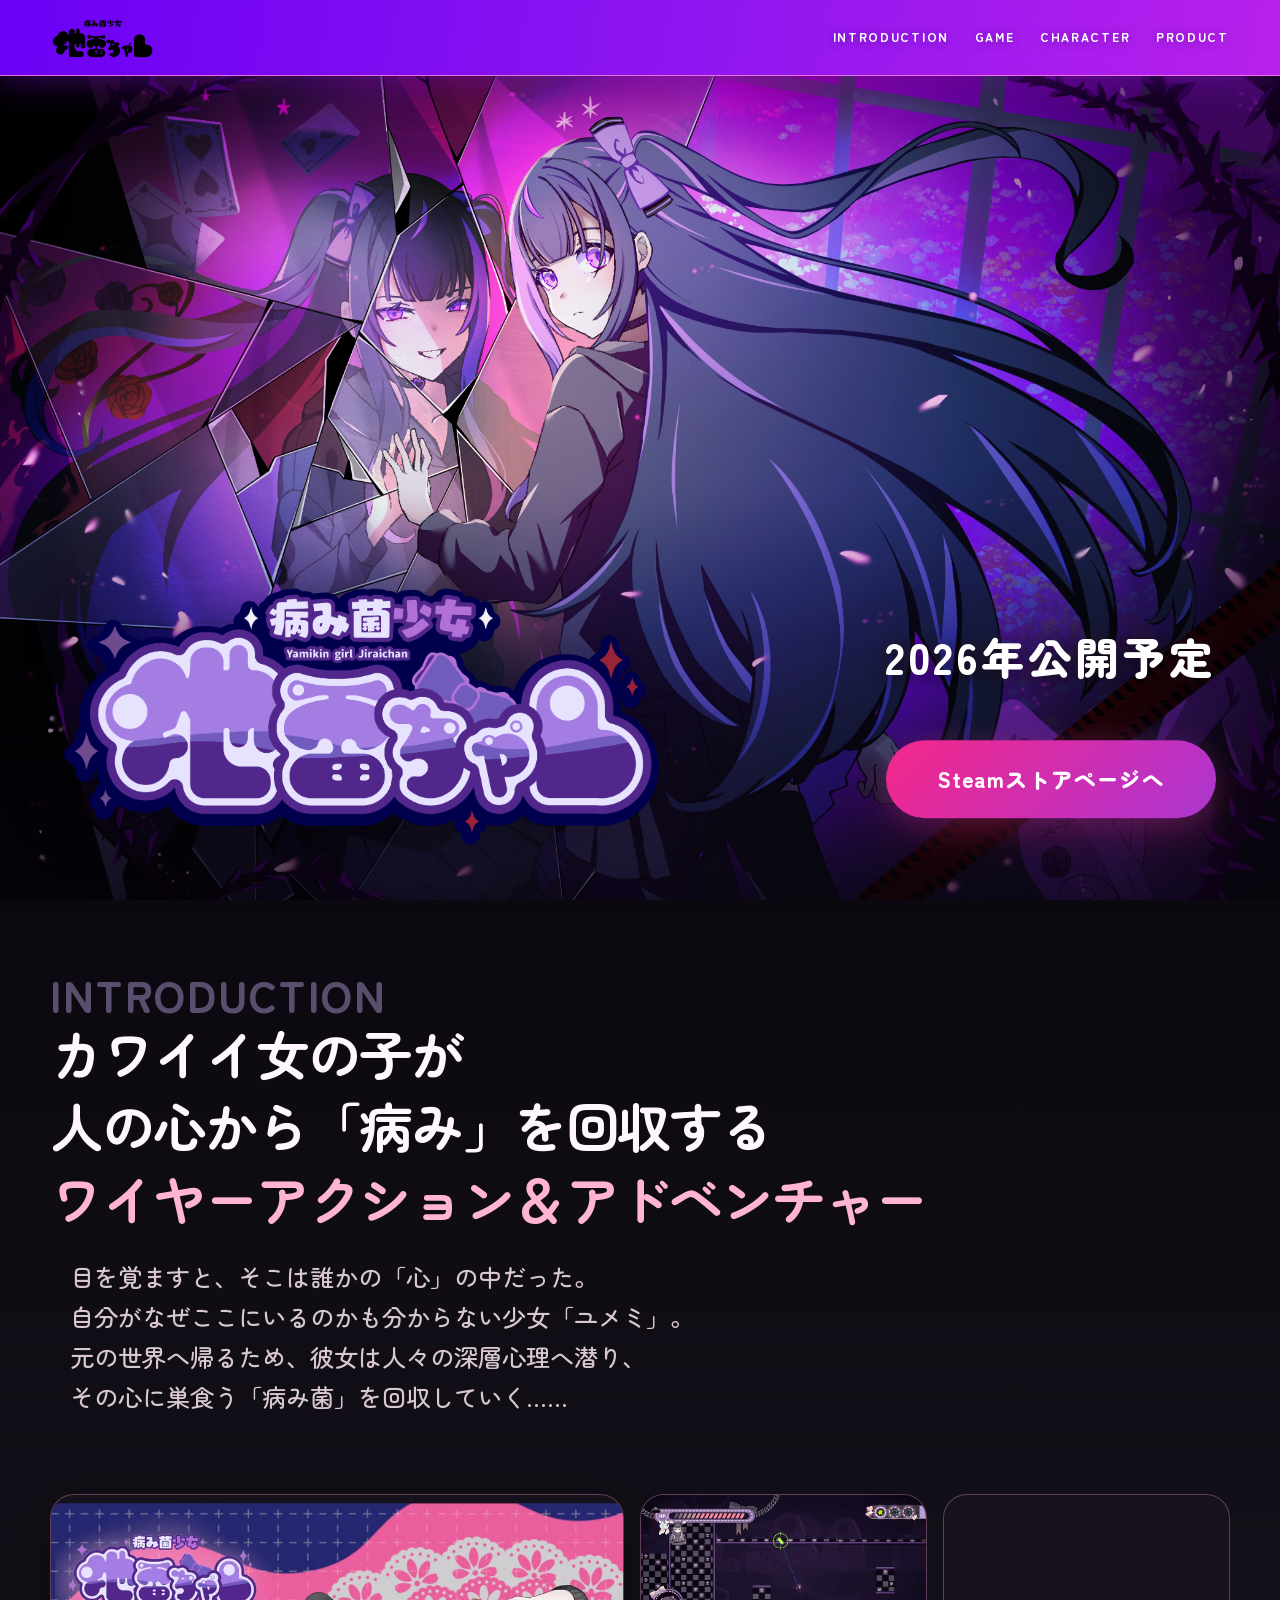
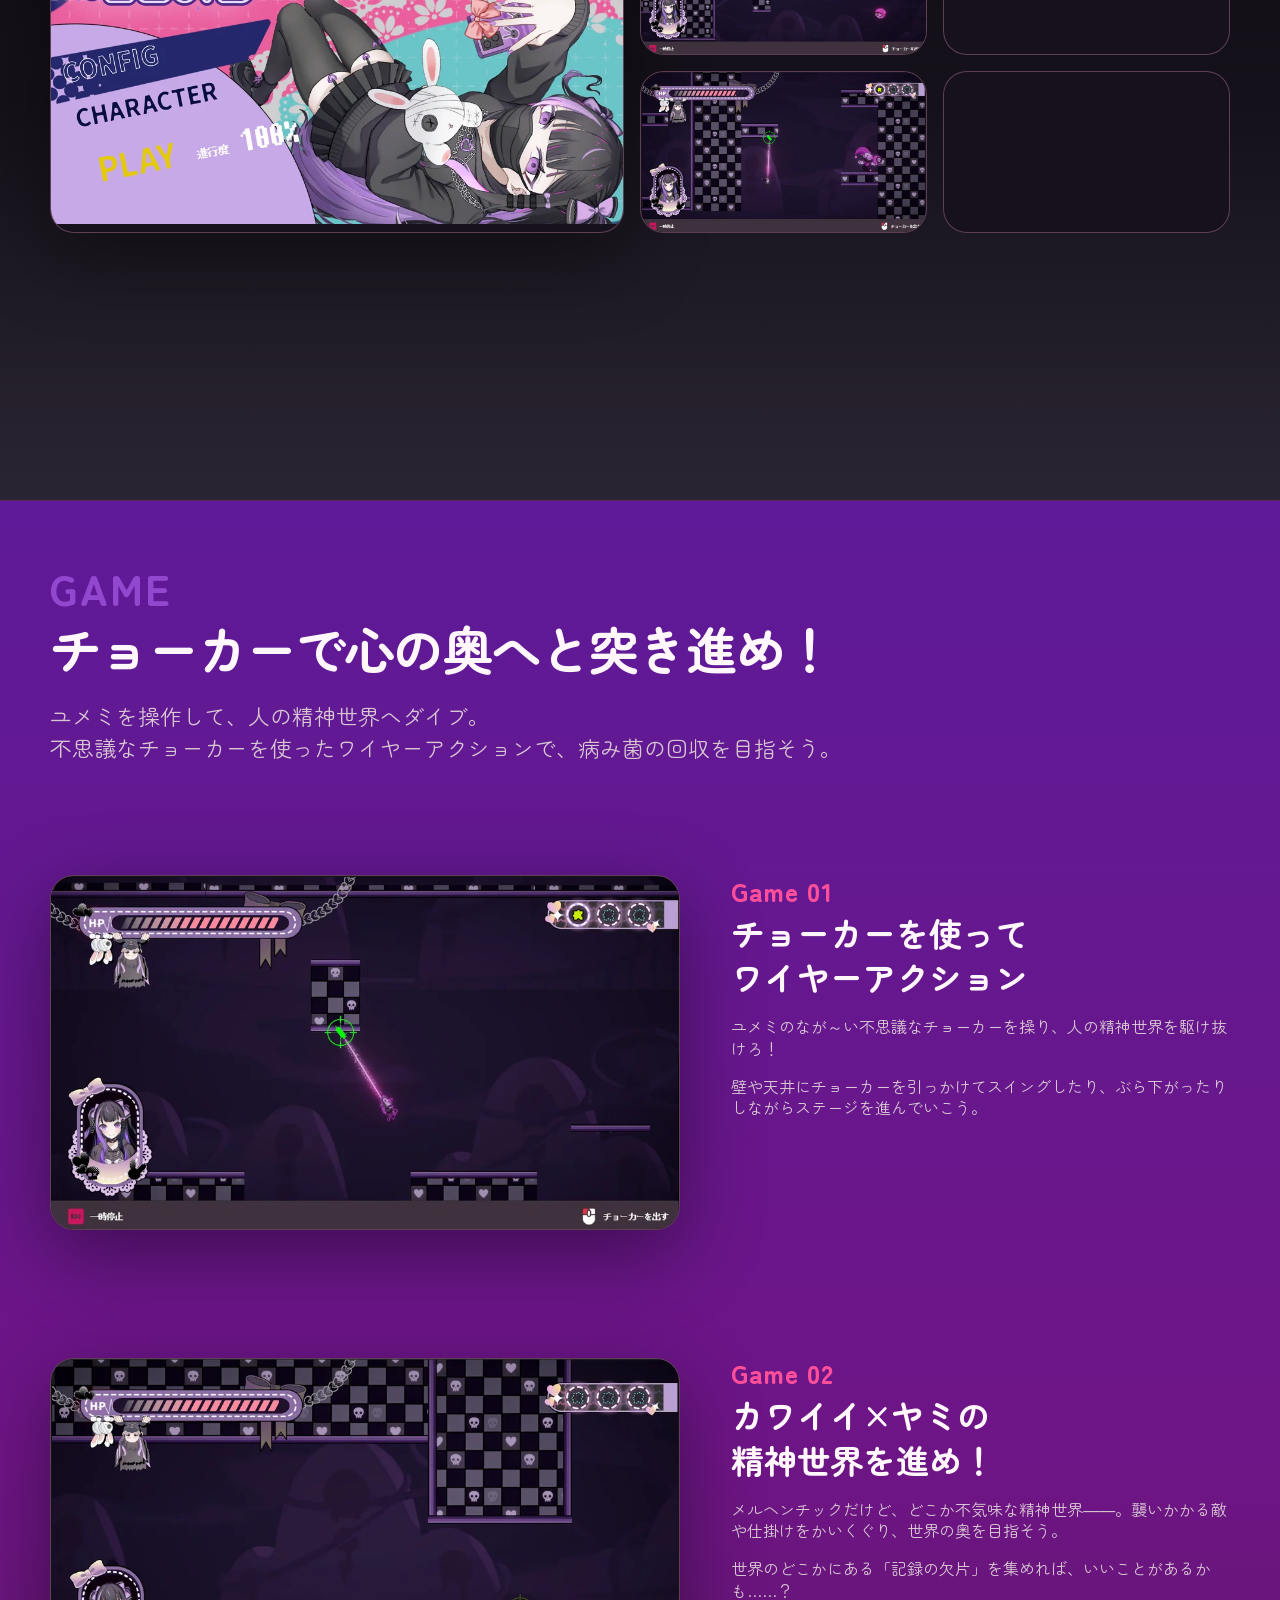
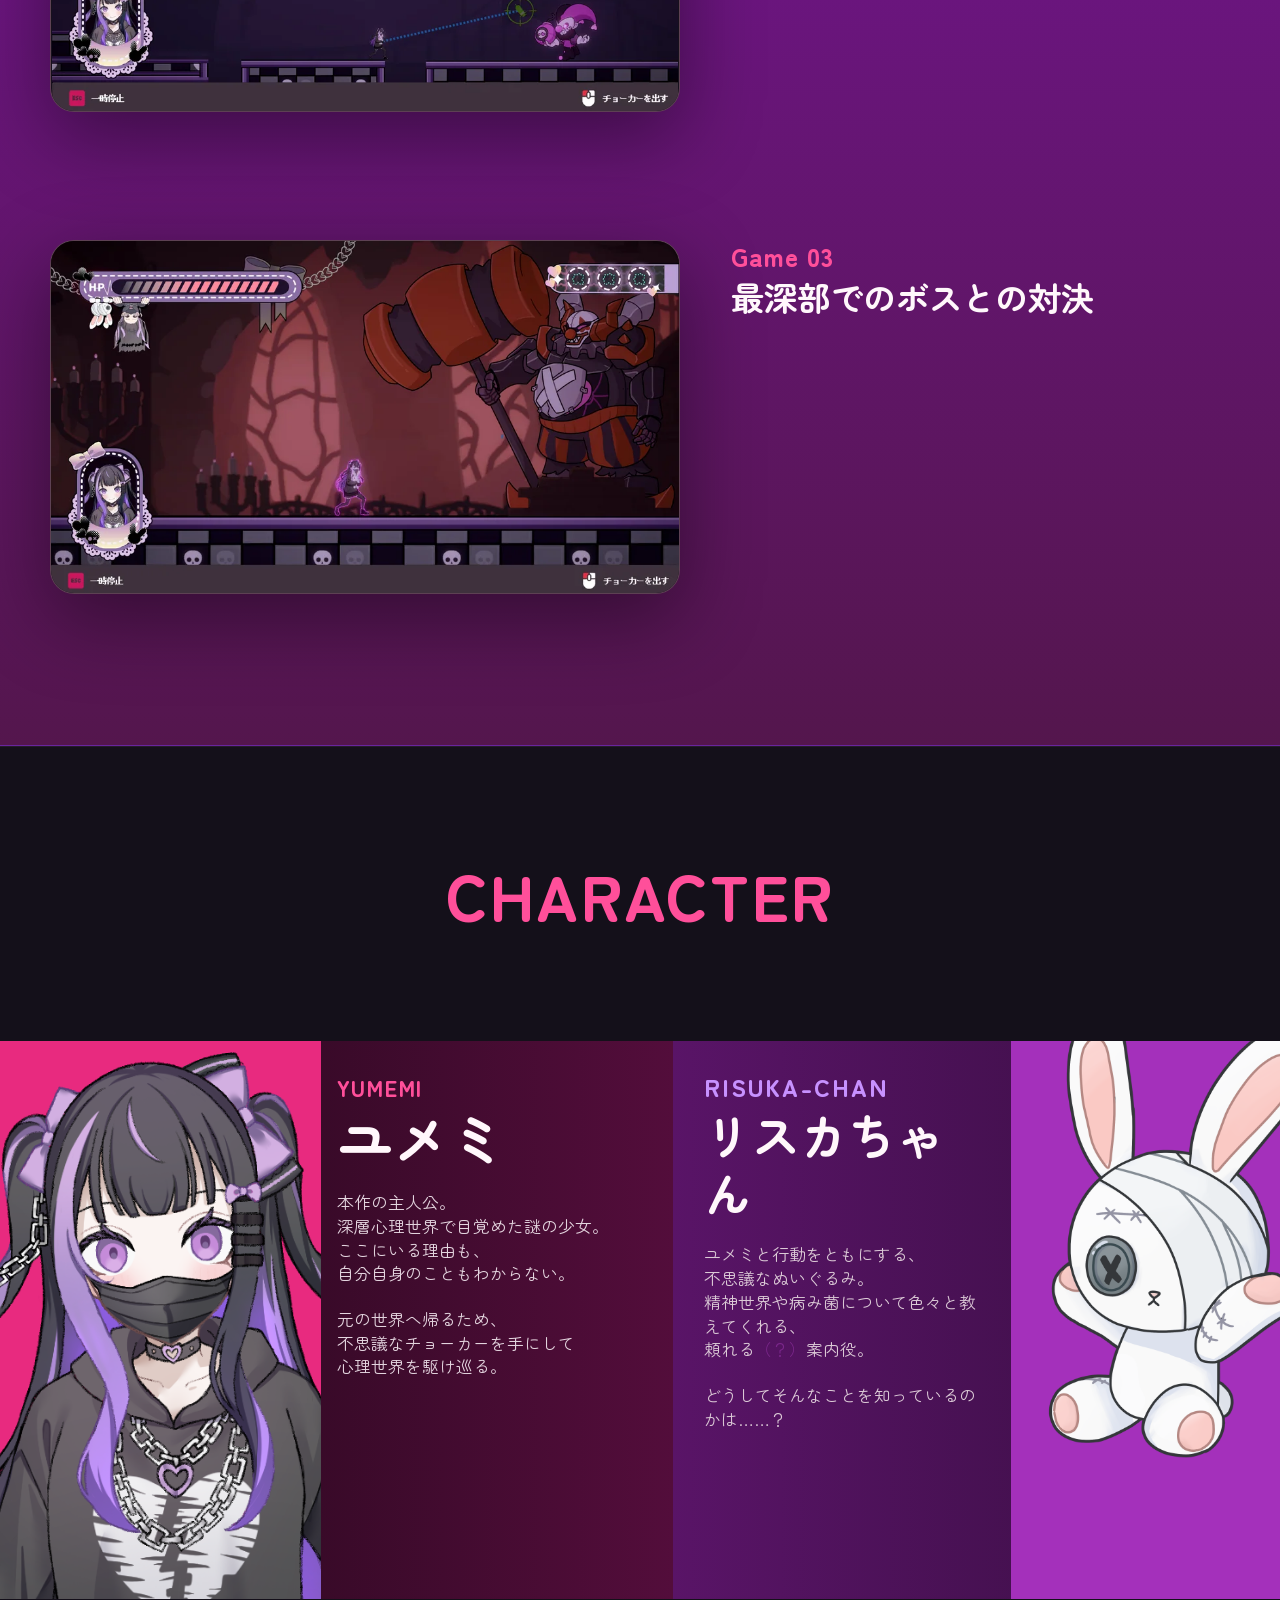
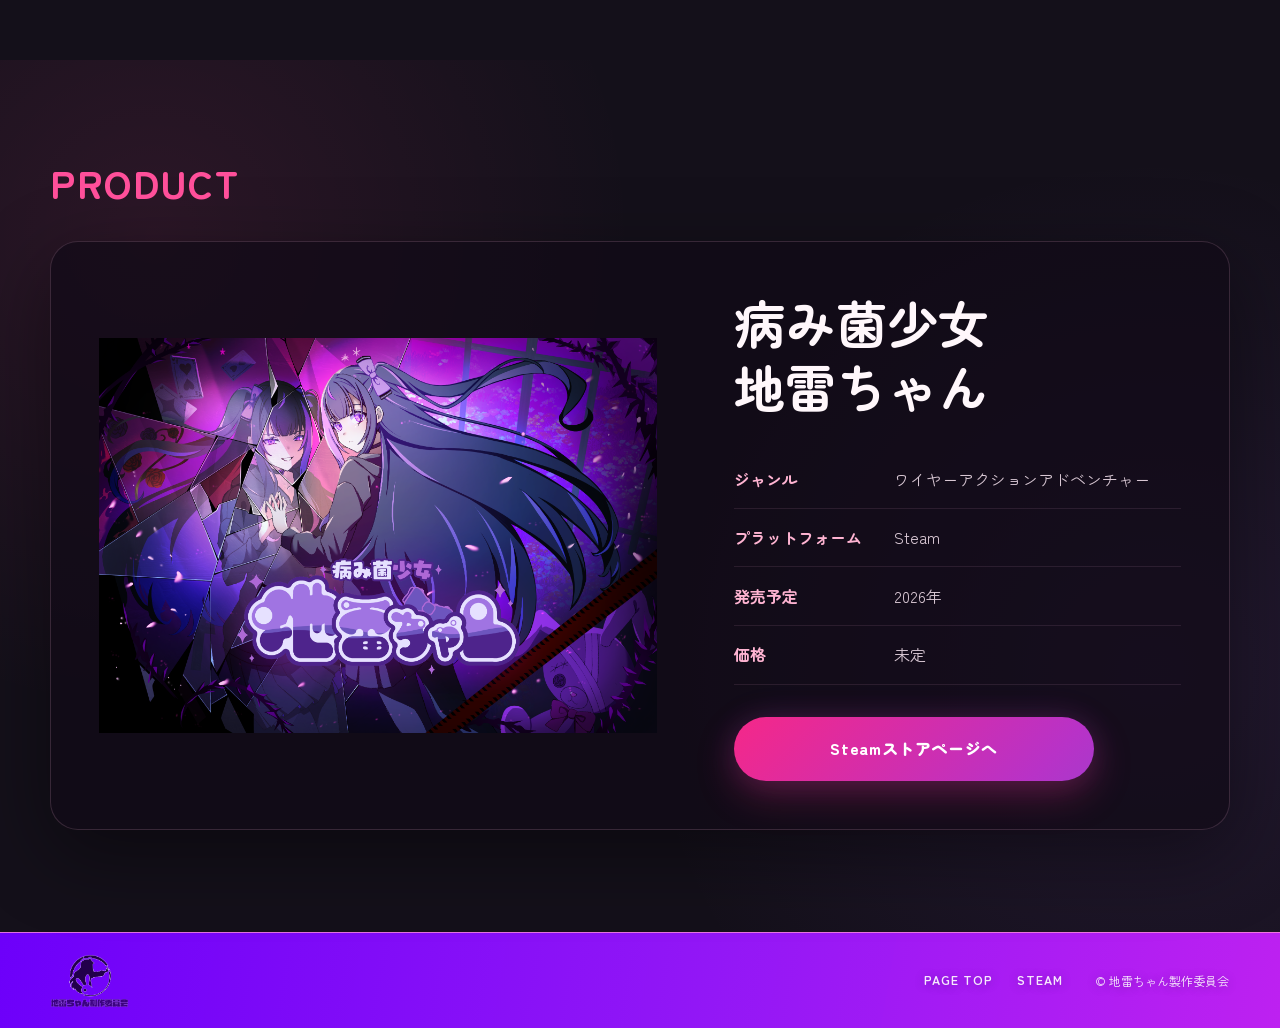
==== commit 2ea87fcf: "Update title logo and main visual" ====
--- a/index.html
+++ b/index.html
@@ -32,7 +32,6 @@
   <main id="main">
     <section class="hero" id="top" aria-labelledby="hero-title">
       <picture class="hero__visual" aria-hidden="true">
-        <source media="(max-width: 720px)" srcset="assets/images/Hero%20Closer.png">
         <img src="assets/images/Hero.png" alt="">
       </picture>
       <div class="hero__shade"></div>
